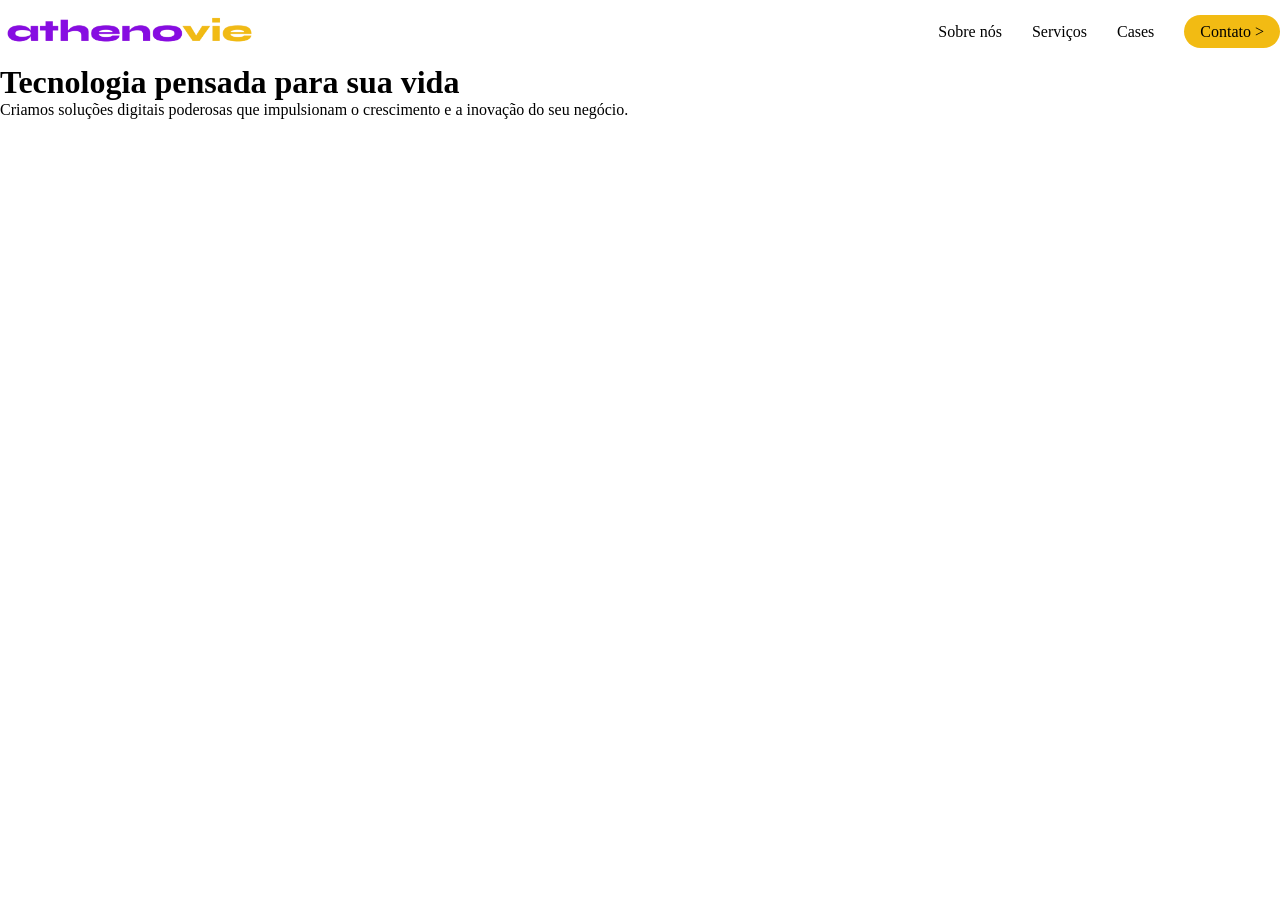
==== athenovie.html @ b2a6a38b "Criando estrutura inicial do site" ====
<!DOCTYPE html>
<html lang="pt-br">
<head>
    <meta charset="UTF-8">
    <meta name="viewport" content="width=device-width, initial-scale=1.0">
    <link rel="stylesheet" href="./src/css/athenovie.css">
    <title>Athenovie</title>
</head>
<body>
    <header>
        <div class="logo">
            <img src="./src/assets/img/athenovie.png" alt="Athenovie">
        </div>
        <nav>
            <ul>
                <li><a href="#sobre">Sobre nós</a></li>
                <li><a href="#servicos">Serviços</a></li>
                <li><a href="#cases">Cases</a></li>
                <li><a class="contato" href="#contato">Contato ></a></li>
            </ul>
        </nav>
    </header>
    <div class="banner">
        <h1>Tecnologia pensada para sua vida</h1>
        <p>Criamos soluções digitais poderosas que impulsionam o crescimento e a inovação do seu negócio.</p>
    </div>
</body>
</html>
---- src/css/athenovie.css ----
:root {
    --preto: black;
    --amarelo: #f2bb13;
}

* {
    margin: 0;
    padding: 0;
    box-sizing: border-box;
}

header {
    display: flex;
    justify-content: space-between;
    align-items: center;
    width: 100%;
}

.logo img {
    height: 60px;
}

nav ul {
    display: flex;
    align-items: center;
    gap: 30px;
    list-style: none;
    margin: 0;
    padding: 0;
}

nav a {
    text-decoration: none;
    color: black;
}

nav .contato {
    background-color: var(--amarelo);
    border-radius: 30px;
    padding: 8px 16px;
}
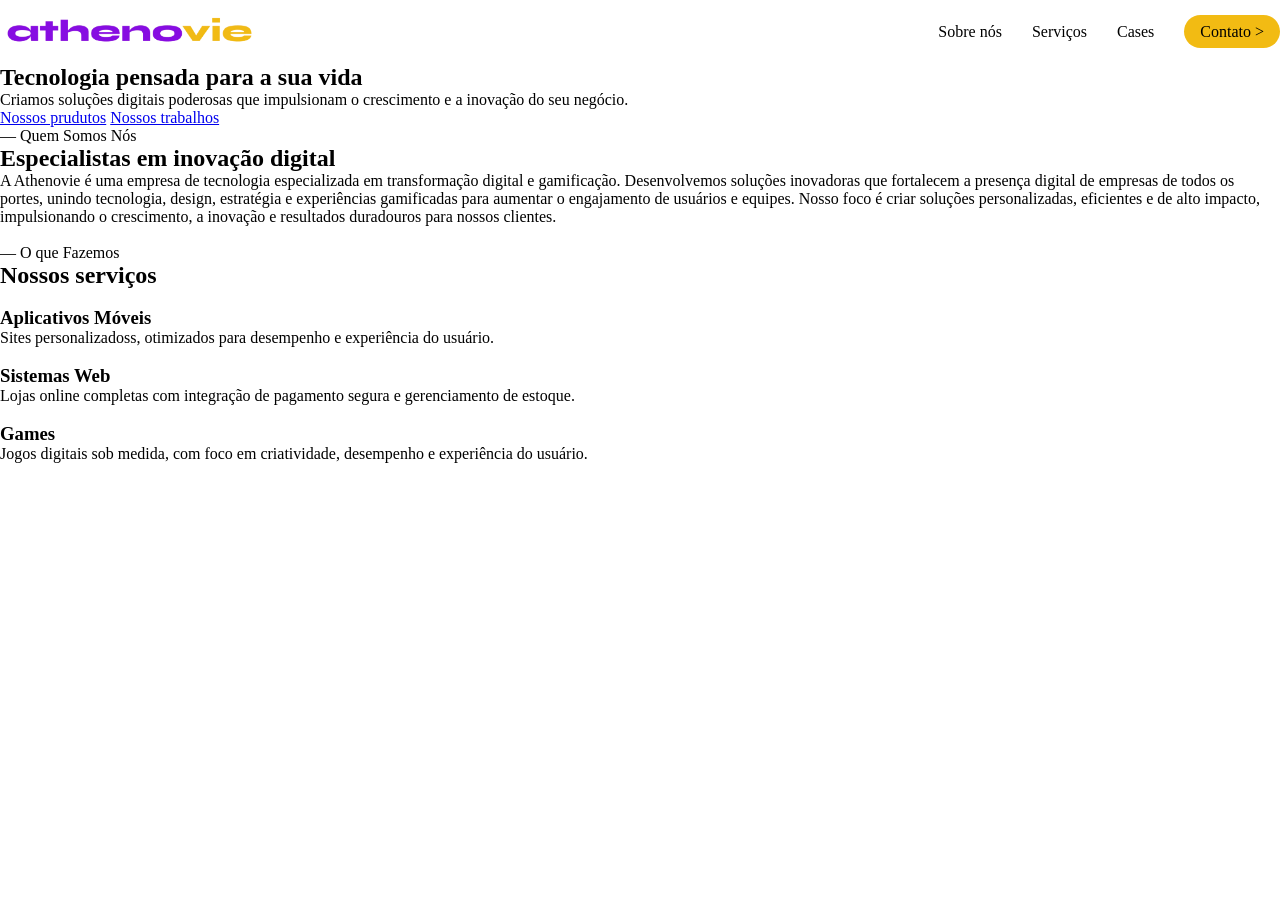
==== commit e420c803: "Adicionando no HTML seções: Hero, Sobre Nós e Nossos Serviços" ====
--- a/athenovie.html
+++ b/athenovie.html
@@ -7,12 +7,14 @@
     <title>Athenovie</title>
 </head>
 <body>
+    <!-- cabeçalho -->
     <header>
         <div class="logo">
             <img src="./src/assets/img/athenovie.png" alt="Athenovie">
         </div>
         <nav>
             <ul>
+                <!-- o <a> é uma tag de link -->
                 <li><a href="#sobre">Sobre nós</a></li>
                 <li><a href="#servicos">Serviços</a></li>
                 <li><a href="#cases">Cases</a></li>
@@ -20,9 +22,58 @@
             </ul>
         </nav>
     </header>
-    <div class="banner">
-        <h1>Tecnologia pensada para sua vida</h1>
-        <p>Criamos soluções digitais poderosas que impulsionam o crescimento e a inovação do seu negócio.</p>
-    </div>
+
+    <!-- hero (primeira seção de destaque da página) -->
+    <section class="hero">
+        <div class="container hero-content">
+            <!-- span usado para destacar uma parte especifica do paragrafo -->
+            <h1>Tecnologia pensada para a <span>sua vida</span></h1>
+            <p>Criamos soluções digitais poderosas que impulsionam o crescimento e a inovação do seu negócio.</p>
+            <div class="hero-buttons">
+                <a href="#serviços" class="btn btn-primary">Nossos prudutos</a>
+                <a href="#cases" class="btn btn-outline">Nossos trabalhos</a>
+            </div>
+        </div>
+    </section>
+
+    <!-- quem somos nós -->
+    <!-- id linkada com a tag <a>, class usada p estilização -->
+    <section id="sobre" class="about"> 
+        <div class="container about-content">
+            <div class="about-text">
+                <p class="section-label">— Quem Somos Nós</p>
+                <h2>Especialistas em <span>inovação digital</span></h2>
+                <p>A Athenovie é uma empresa de tecnologia especializada em transformação digital e gamificação. Desenvolvemos soluções inovadoras que fortalecem a presença digital de empresas de todos os portes, unindo tecnologia, design, estratégia e experiências gamificadas para aumentar o engajamento de usuários e equipes. Nosso foco é criar soluções personalizadas, eficientes e de alto impacto, impulsionando o crescimento, a inovação e resultados duradouros para nossos clientes.</p>
+            </div>
+            <div class="about-image">
+                <img src="" alt="">
+            </div>
+        </div>
+    </section>
+
+    <!-- nossos serviços -->
+    <section id="serviços" class="services">
+        <div class="container">
+            <p class="section-label center">— O que Fazemos</p>
+            <h2 class="center">Nossos <span>serviços</span></h2>
+            <div class="service-grid">
+                <div class="service-card">
+                    <img src="" alt="">
+                    <h3>Aplicativos Móveis</h3>
+                    <p>Sites personalizadoss, otimizados para desempenho e experiência do usuário.</p>
+                </div>
+                <div class="service-card">
+                    <img src="" alt="">
+                    <h3>Sistemas Web</h3>
+                    <p>Lojas online completas com integração de pagamento segura e gerenciamento de estoque.</p>
+                </div>
+                <div class="service-card">
+                    <img src="" alt="">
+                    <h3>Games</h3>
+                    <p>Jogos digitais sob medida, com foco em criatividade, desempenho e experiência do usuário.</p>
+                </div>
+            </div>
+        </div>
+    </section>
 </body>
 </html>
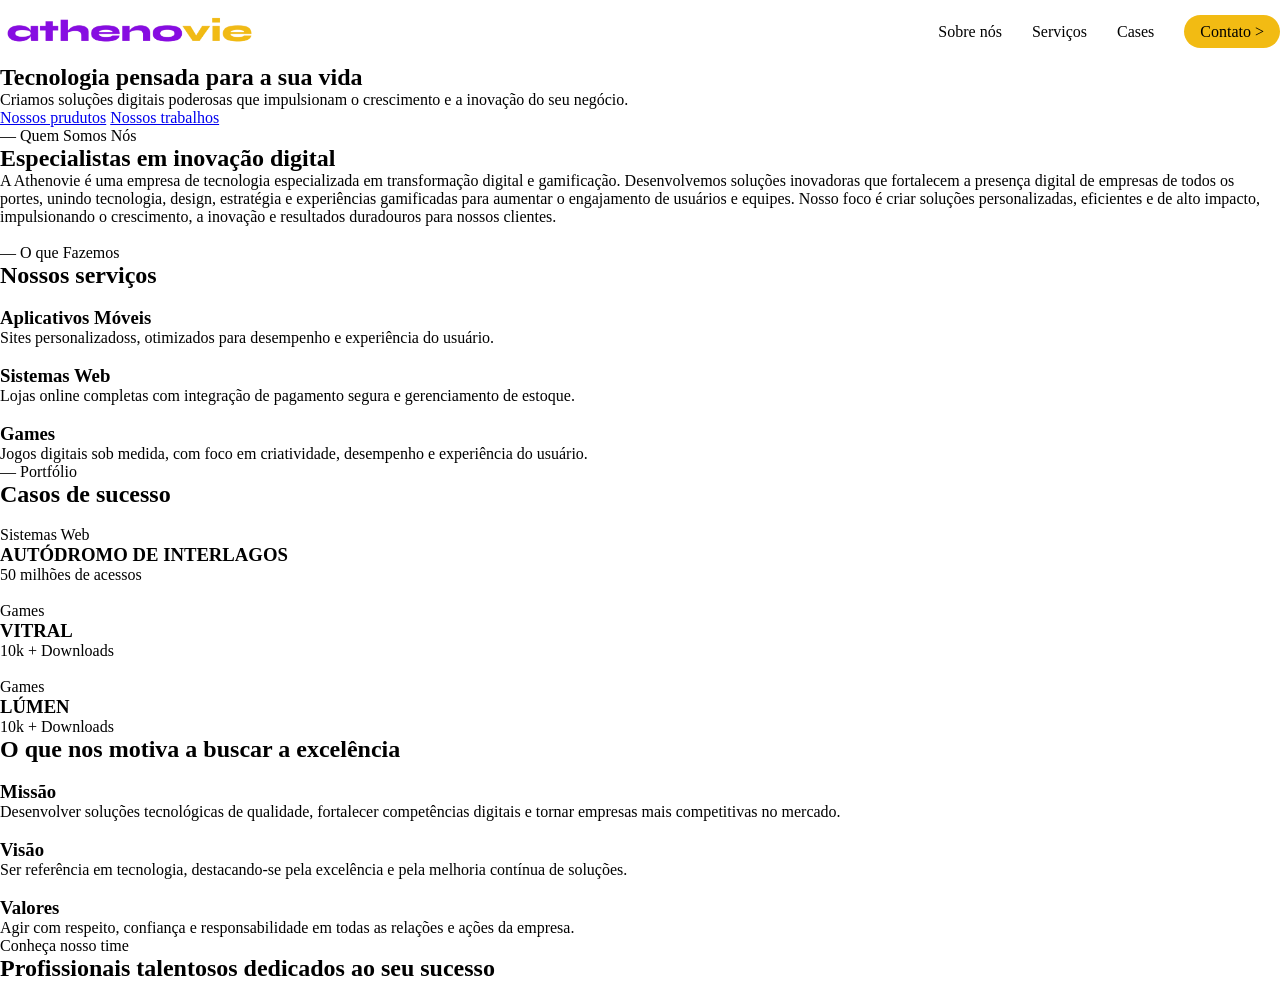
==== commit d325378f: "Adicionando ao HTML seções: Portfólio, Missão Visão e Valores, Nosso time" ====
--- a/athenovie.html
+++ b/athenovie.html
@@ -75,5 +75,77 @@
             </div>
         </div>
     </section>
+
+    <!-- seção portfólio -->
+    <section id="case" class="portfolio">
+        <div class="container">
+            <p class="section-label">— Portfólio</p>
+            <h2 class="center">Casos de <span>sucesso</span></h2>
+            <div class="portfolio-grid">
+                <div class="portfolio-card">
+                    <img src="" alt="">
+                    <div class="portfolio-info">
+                        <p class="portfolio-info">Sistemas Web</p>
+                        <h3>AUTÓDROMO DE INTERLAGOS</h3>
+                        <p class="portfolio-stat">50 milhões de acessos</p>
+                    </div>
+                </div>
+                <div class="portfolio-card">
+                    <img src="" alt="">
+                    <div class="portfolio-info">
+                        <p class="portfolio-info">Games</p>
+                        <h3>VITRAL</h3>
+                        <p class="portfolio-stat">10k + Downloads</p>
+                    </div>
+                </div>
+                <div class="portfolio-card">
+                    <img src="" alt="">
+                    <div class="portfolio-info">
+                        <p class="portfolio-info">Games</p>
+                        <h3>LÚMEN</h3>
+                        <p class="portfolio-stat">10k + Downloads</p>
+                    </div>
+                </div>
+            </div>
+        </div>
+    </section>
+
+    <!-- missão, visão e valores -->
+    <section class="values">
+        <div class="container">
+            <h2 class="center">O que nos motiva a buscar <span>a excelência</span></h2>
+            <div class="values-grid">
+                <div class="value-card">
+                    <img src="" alt="">
+                    <h3>Missão</h3>
+                    <p>Desenvolver soluções tecnológicas de qualidade, fortalecer competências digitais e tornar empresas mais competitivas no mercado.</p>
+                </div>
+                <div class="value-card">
+                    <img src="" alt="">
+                    <h3>Visão</h3>
+                    <p>Ser referência em tecnologia, destacando-se pela excelência e pela melhoria contínua de soluções.</p>
+                </div>
+                <div class="value-card">
+                    <img src="" alt="">
+                    <h3>Valores</h3>
+                    <p>Agir com respeito, confiança e responsabilidade em todas as relações e ações da empresa.</p>
+                </div>
+            </div>
+        </div>
+    </section>
+
+    <!-- conheça nosso time -->
+    <section class="team">
+        <div class="container">
+            <p class="section-label center">Conheça nosso time</p>
+            <h2 class="center">Profissionais talentosos dedicados ao <span>seu sucesso</span></h2>
+            <div class="team-image">
+                <img src="" alt="">
+            </div>
+        </div>
+    </section>
+
+    <!-- depoimentos -->
+    
 </body>
 </html>
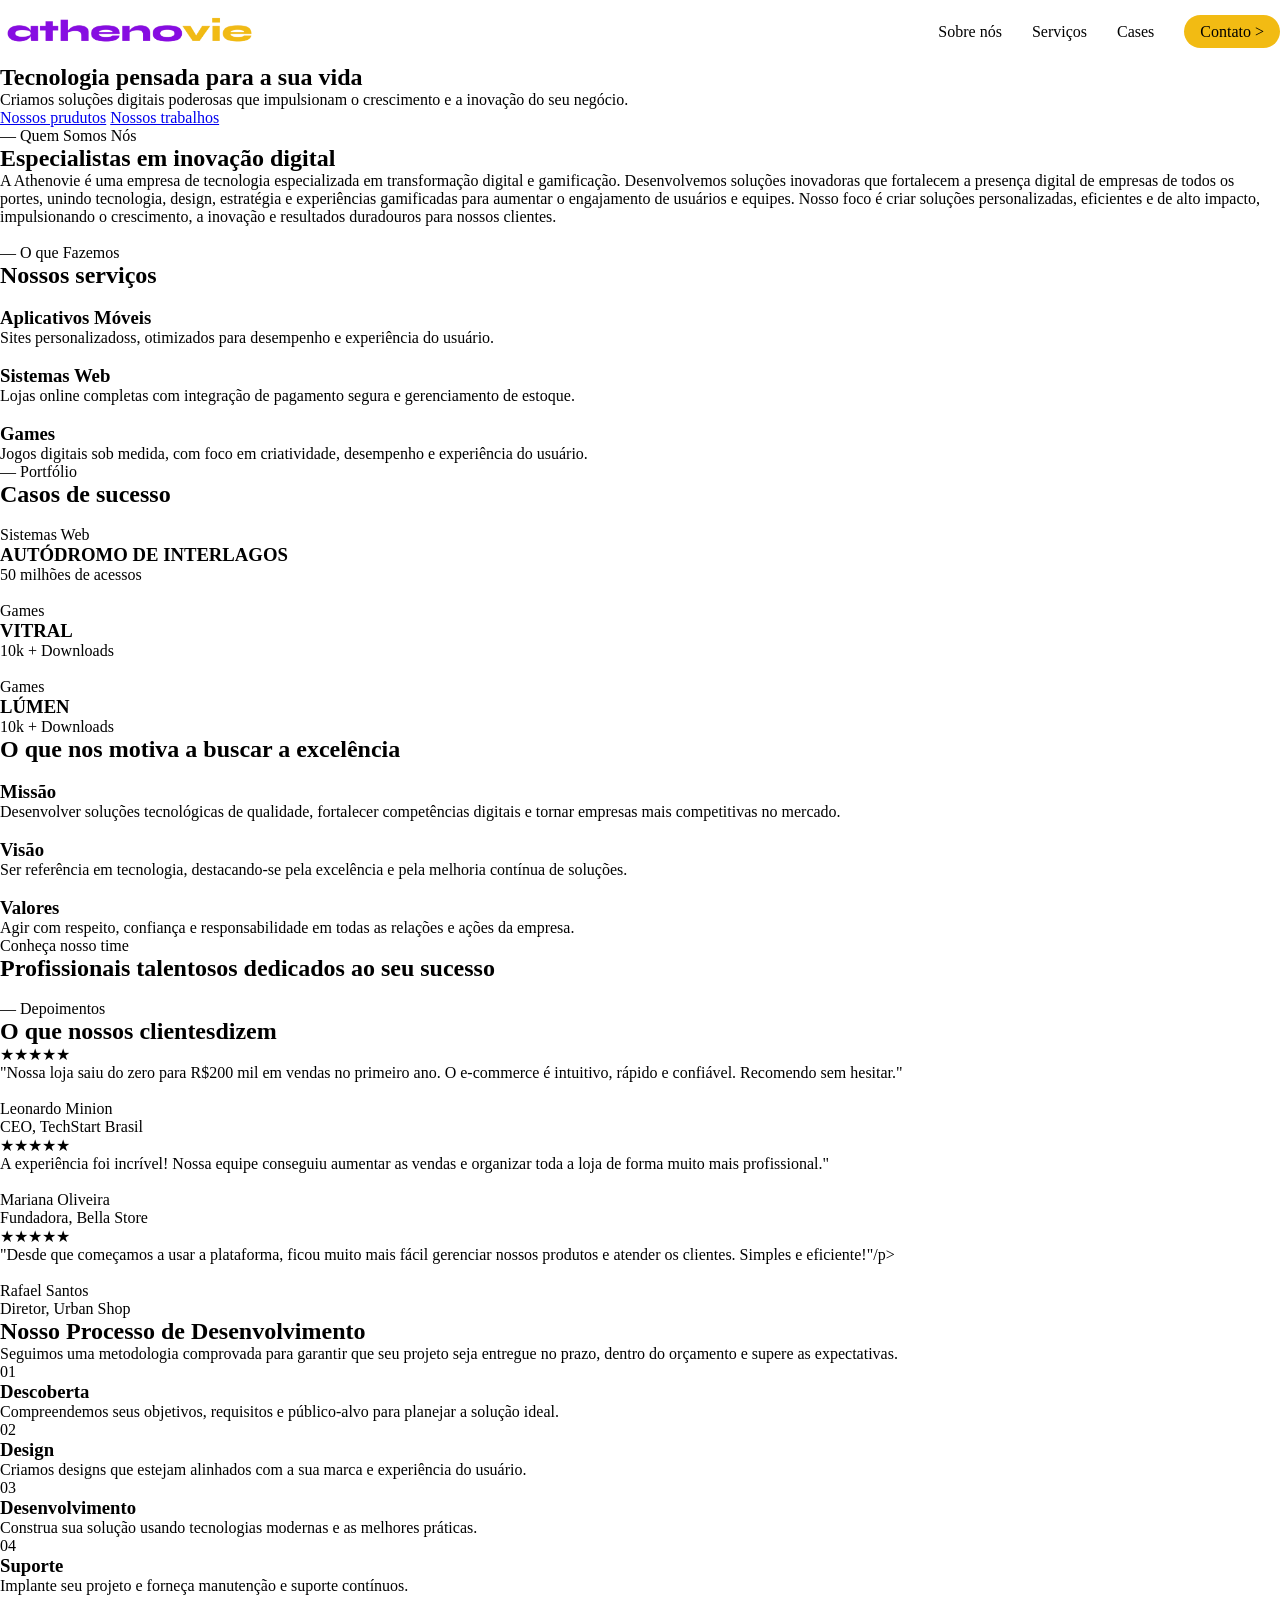
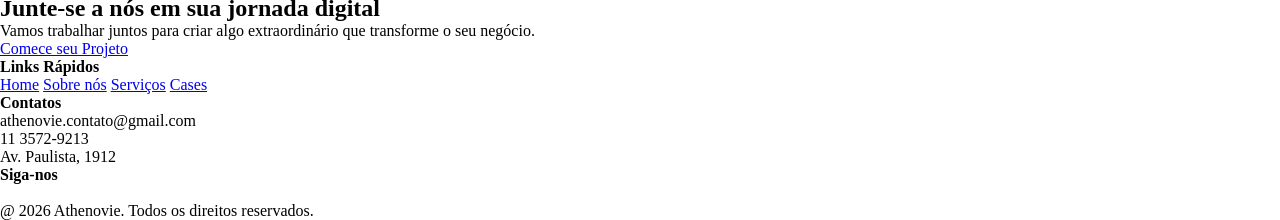
==== commit e135bd81: "Adicionando ao HTML seções: Depoimentos, Processo de desenvolvimento, CTA, Rodapé" ====
--- a/athenovie.html
+++ b/athenovie.html
@@ -24,7 +24,7 @@
     </header>
 
     <!-- hero (primeira seção de destaque da página) -->
-    <section class="hero">
+    <section id="home" class="hero">
         <div class="container hero-content">
             <!-- span usado para destacar uma parte especifica do paragrafo -->
             <h1>Tecnologia pensada para a <span>sua vida</span></h1>
@@ -146,6 +146,112 @@
     </section>
 
     <!-- depoimentos -->
-    
+    <section class="depoimentos">
+        <div class="container">
+            <p class="section-label center">— Depoimentos</p>
+            <h2 class="center">O que nossos <span>clientes</span>dizem</h2>
+            <div class="depoimentos-grid">
+                <div class="depoimentos-card">
+                    <p class="stars">★★★★★</p>
+                    <p class="quote">"Nossa loja saiu do zero para R$200 mil em vendas no primeiro ano. O e-commerce é intuitivo, rápido e confiável. Recomendo sem hesitar."</p>
+                    <div class="autor-depoimento">
+                        <img src="" alt="">
+                        <div class="autor-info">
+                            <p class="autor-name">Leonardo Minion</p>
+                            <p class="autor-role">CEO, TechStart Brasil</p>
+                        </div>
+                    </div>
+                </div>
+                <div class="depoimentos-card">
+                    <p class="stars">★★★★★</p>
+                    <p class="quote">A experiência foi incrível! Nossa equipe conseguiu aumentar as vendas e organizar toda a loja de forma muito mais profissional."</p>
+                    <div class="autor-depoimento">
+                        <img src="" alt="">
+                        <div class="autor-info">
+                            <p class="autor-name">Mariana Oliveira</p>
+                            <p class="autor-role">Fundadora, Bella Store</p>
+                        </div>
+                    </div>
+                </div>
+                <div class="depoimentos-card">
+                    <p class="stars">★★★★★</p>
+                    <p class="quote">"Desde que começamos a usar a plataforma, ficou muito mais fácil gerenciar nossos produtos e atender os clientes. Simples e eficiente!"/p>
+                    <div class="autor-depoimento">
+                        <img src="" alt="">
+                        <div class="autor-info">
+                            <p class="autor-name">Rafael Santos</p>
+                            <p class="autor-role">Diretor, Urban Shop</p>
+                        </div>
+                    </div>
+                </div>
+            </div>
+        </div>
+    </section>
+
+    <!-- processo de desenvolvimento -->
+    <section class="process">
+        <div class="container">
+            <h2 class="center">Nosso Processo de <span class>Desenvolvimento</span></h2>
+            <p class="center process-text">Seguimos uma metodologia comprovada para garantir que seu projeto seja entregue no prazo, dentro do orçamento e supere as expectativas.</p>
+            <div class="process-grid">
+                <div class="process-card">
+                    <div class="process-number">01</div>
+                    <h3>Descoberta</h3>
+                    <p>Compreendemos seus objetivos, requisitos e público-alvo para planejar a solução ideal.</p>
+                </div>
+                <div class="process-card">
+                    <div class="process-number">02</div>
+                    <h3>Design</h3>
+                    <p>Criamos designs que estejam alinhados com a sua marca e experiência do usuário.</p>
+                </div>
+                <div class="process-card">
+                    <div class="process-number">03</div>
+                    <h3>Desenvolvimento</h3>
+                    <p>Construa sua solução usando tecnologias modernas e as melhores práticas.</p>
+                </div>
+                <div class="process-card">
+                    <div class="process-number">04</div>
+                    <h3>Suporte</h3>
+                    <p>Implante seu projeto e forneça manutenção e suporte contínuos.</p>
+                </div>
+            </div>
+        </div>
+    </section>
+
+    <!-- chamada para ação -->
+    <section class="cta">
+        <div class="container">
+            <h2>Junte-se a nós em sua <span>jornada digital</span></h2>
+            <p>Vamos trabalhar juntos para criar algo extraordinário que transforme o seu negócio.</p>
+            <a href="#contato" class="btn btn-primary">Comece seu Projeto</a>
+        </div>
+    </section>
+
+    <!-- rodapé -->
+    <footer id="contato" class="footer">
+        <div class="container footer-content">
+            <div class="footer-col">
+                <h4>Links Rápidos</h4>
+                <a href="#home">Home</a>
+                <a href="#sobre">Sobre nós</a>
+                <a href="#servicos">Serviços</a>
+                <a href="cases">Cases</a>
+            </div>
+            <div class="footer-col">
+                <h4>Contatos</h4>
+                <p>athenovie.contato@gmail.com</p>
+                <p>11 3572-9213</p>
+                <p>Av. Paulista, 1912</p>
+            </div>
+            <div class="footer-col">
+                <h4>Siga-nos</h4>
+                <div class="social-icons">
+                    <img src="" alt="">
+                    <img src="" alt="">
+                </div>
+            </div>
+        </div>
+        <p class="copyright">@ 2026 Athenovie. Todos os direitos reservados.</p>
+    </footer>
 </body>
 </html>
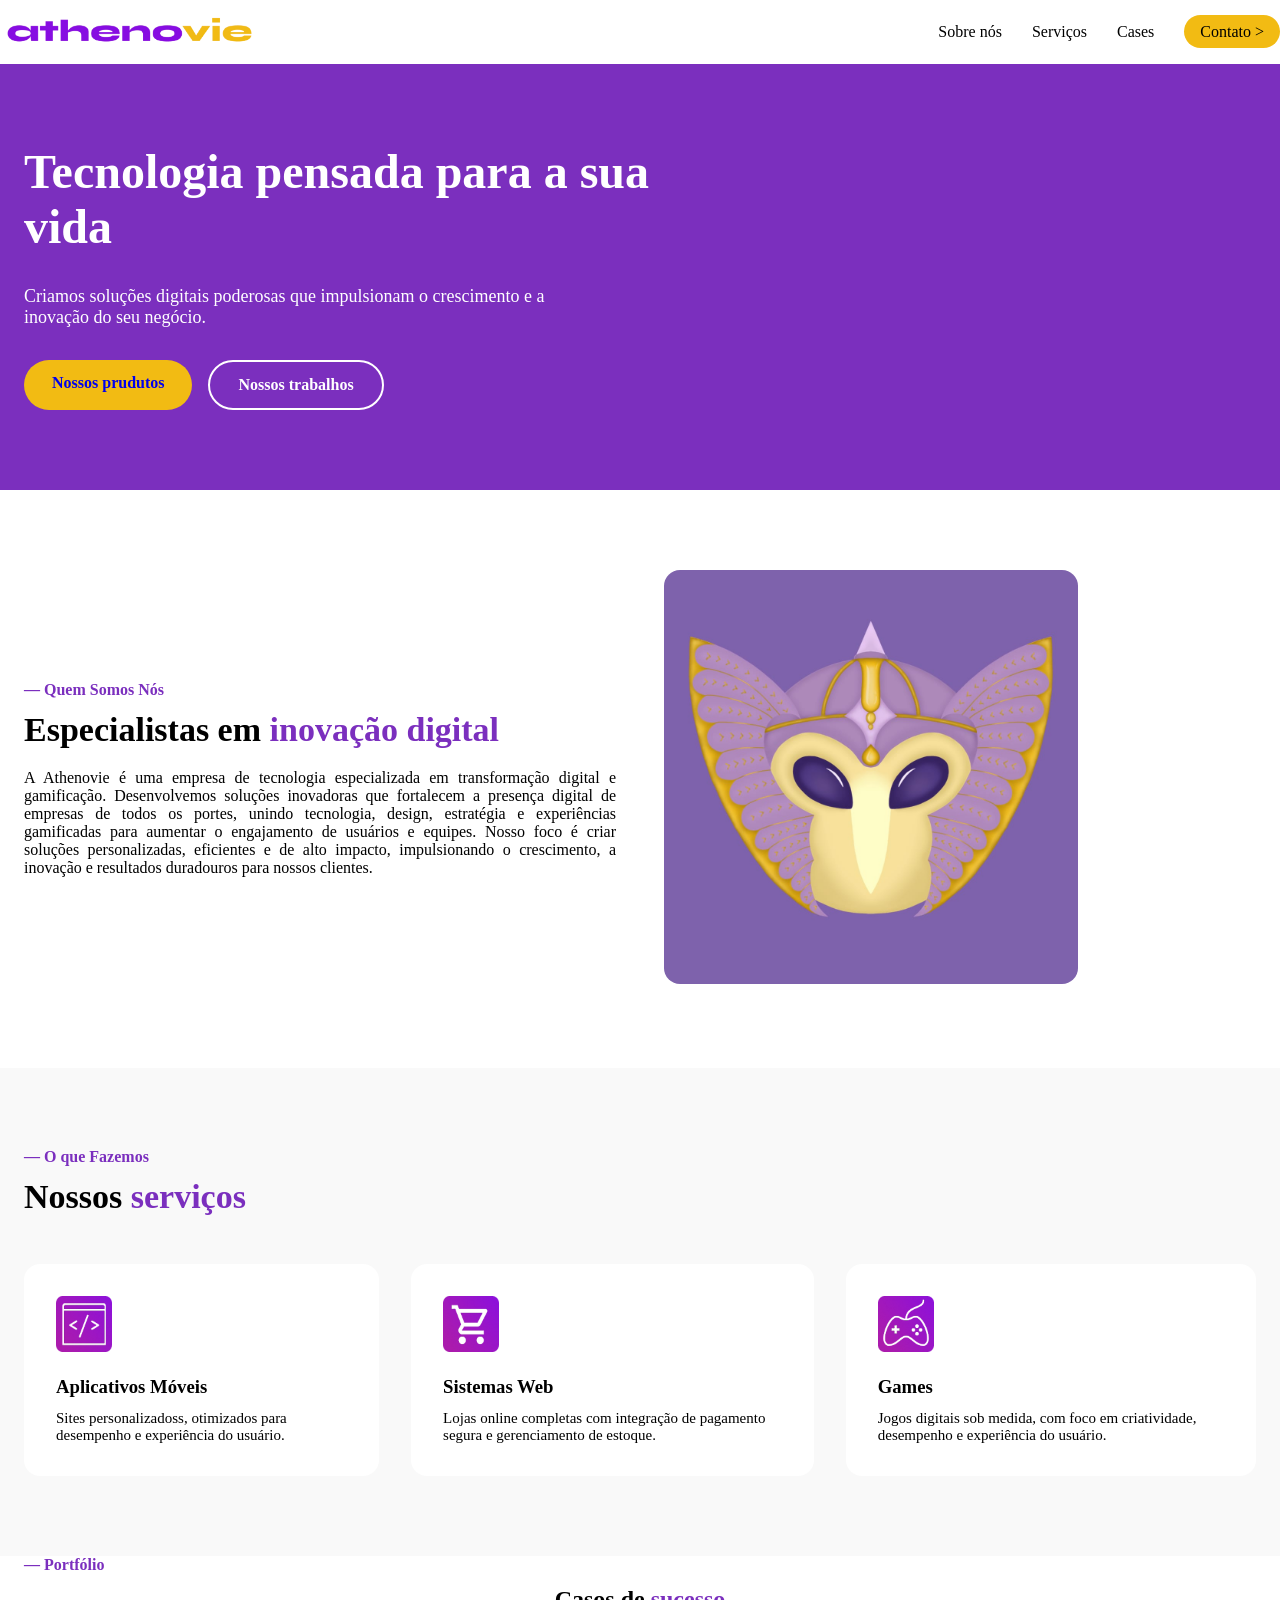
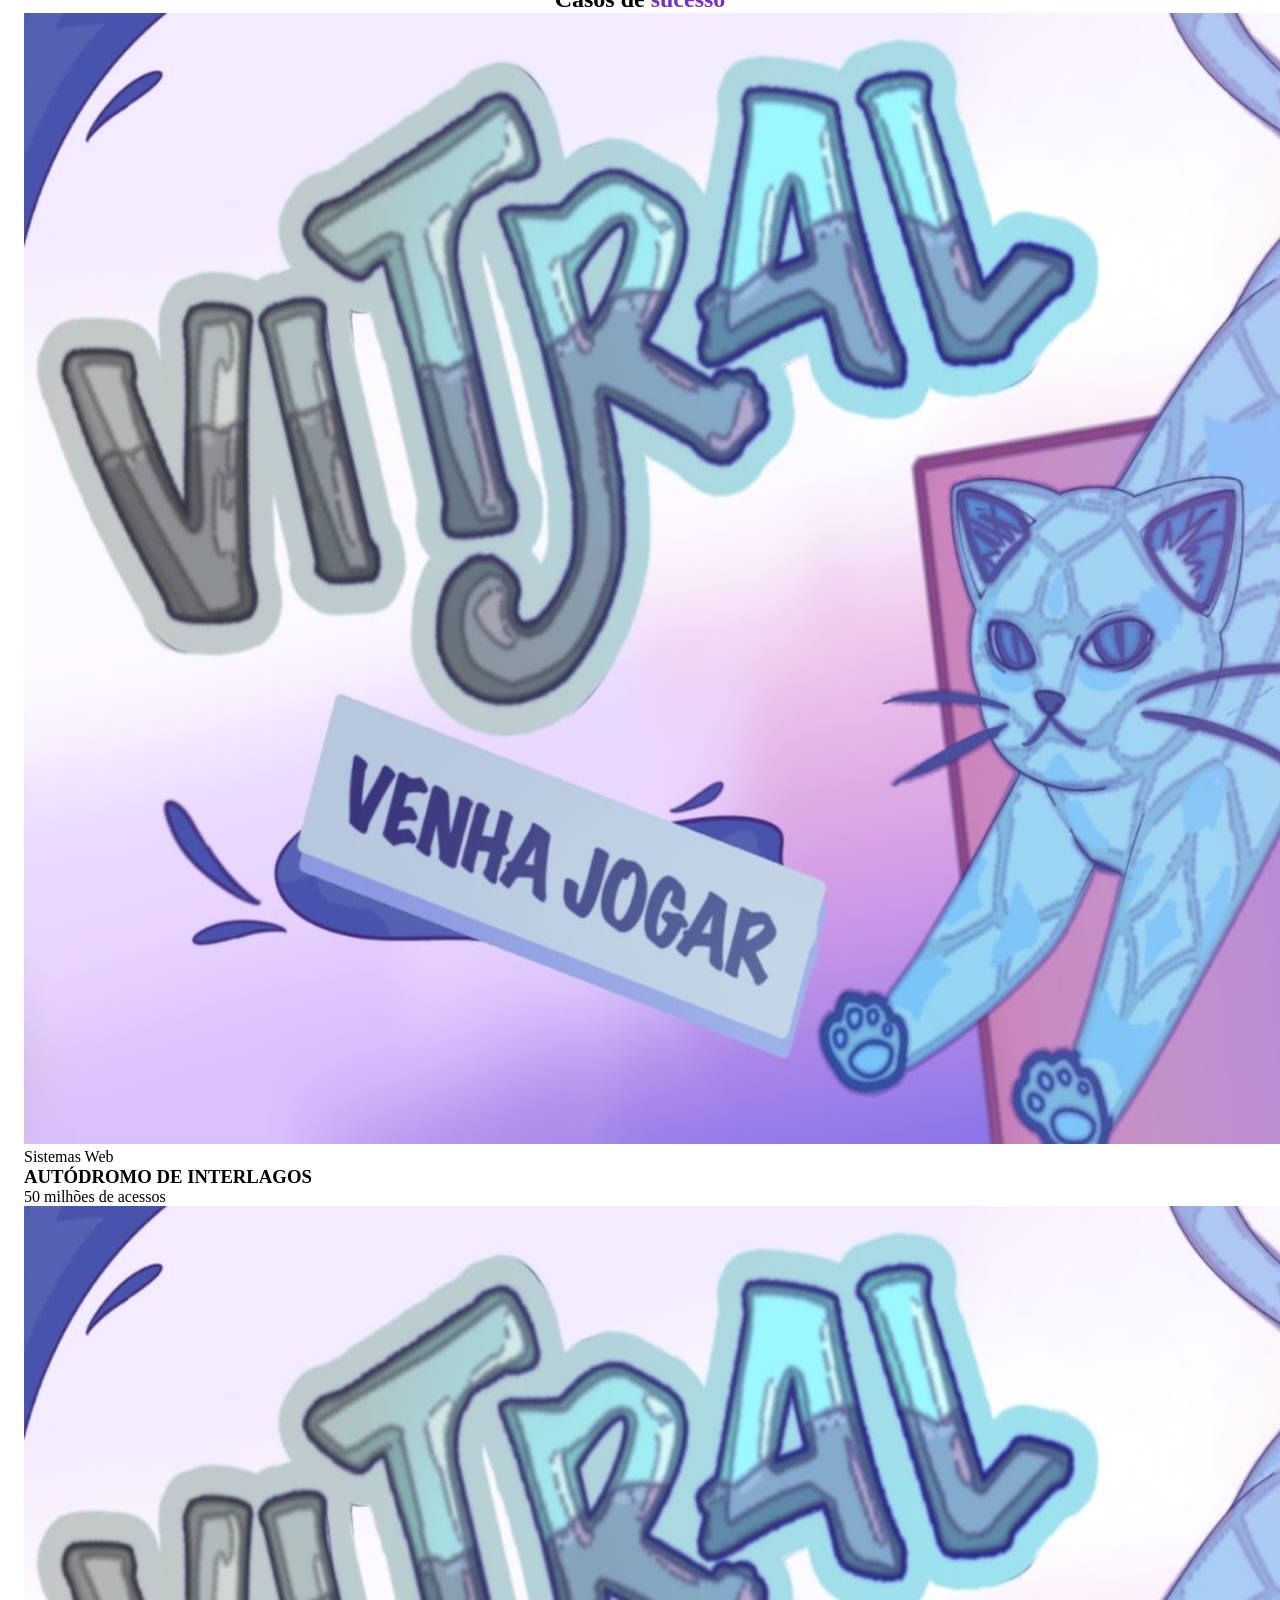
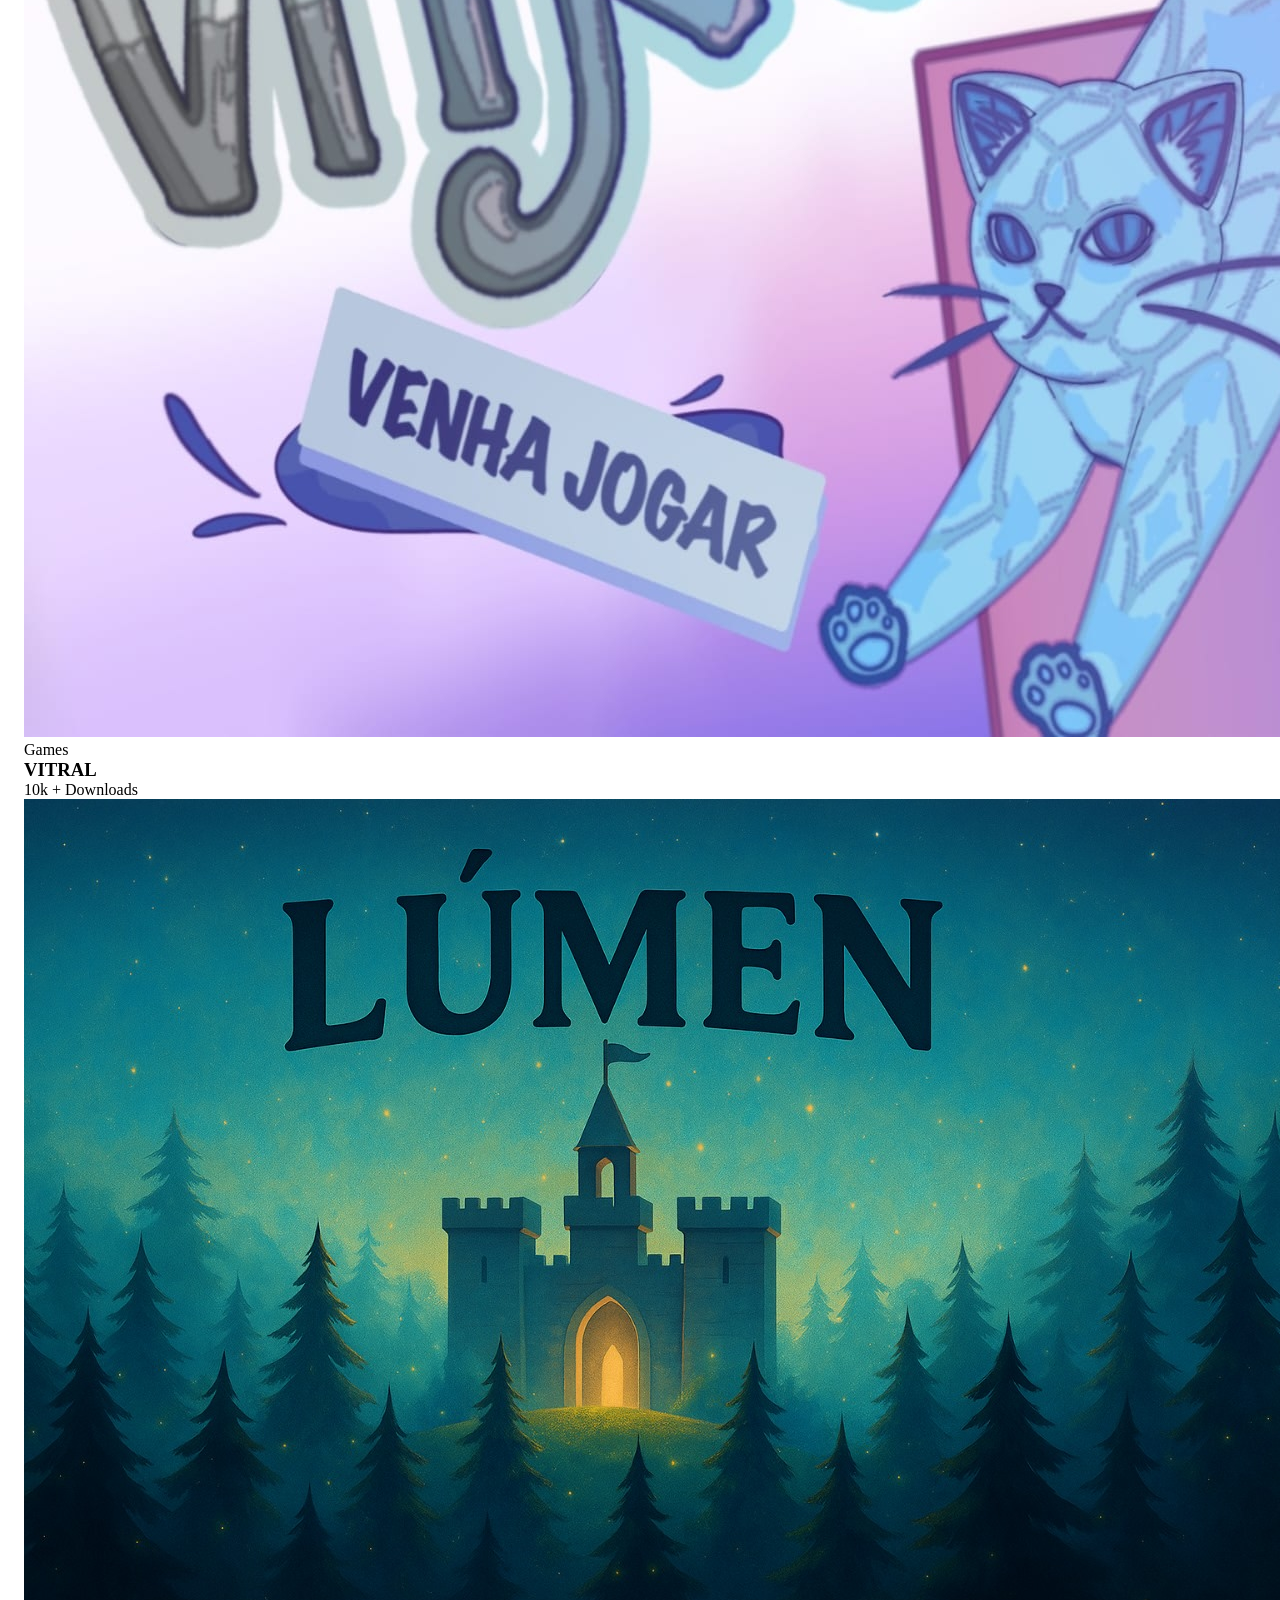
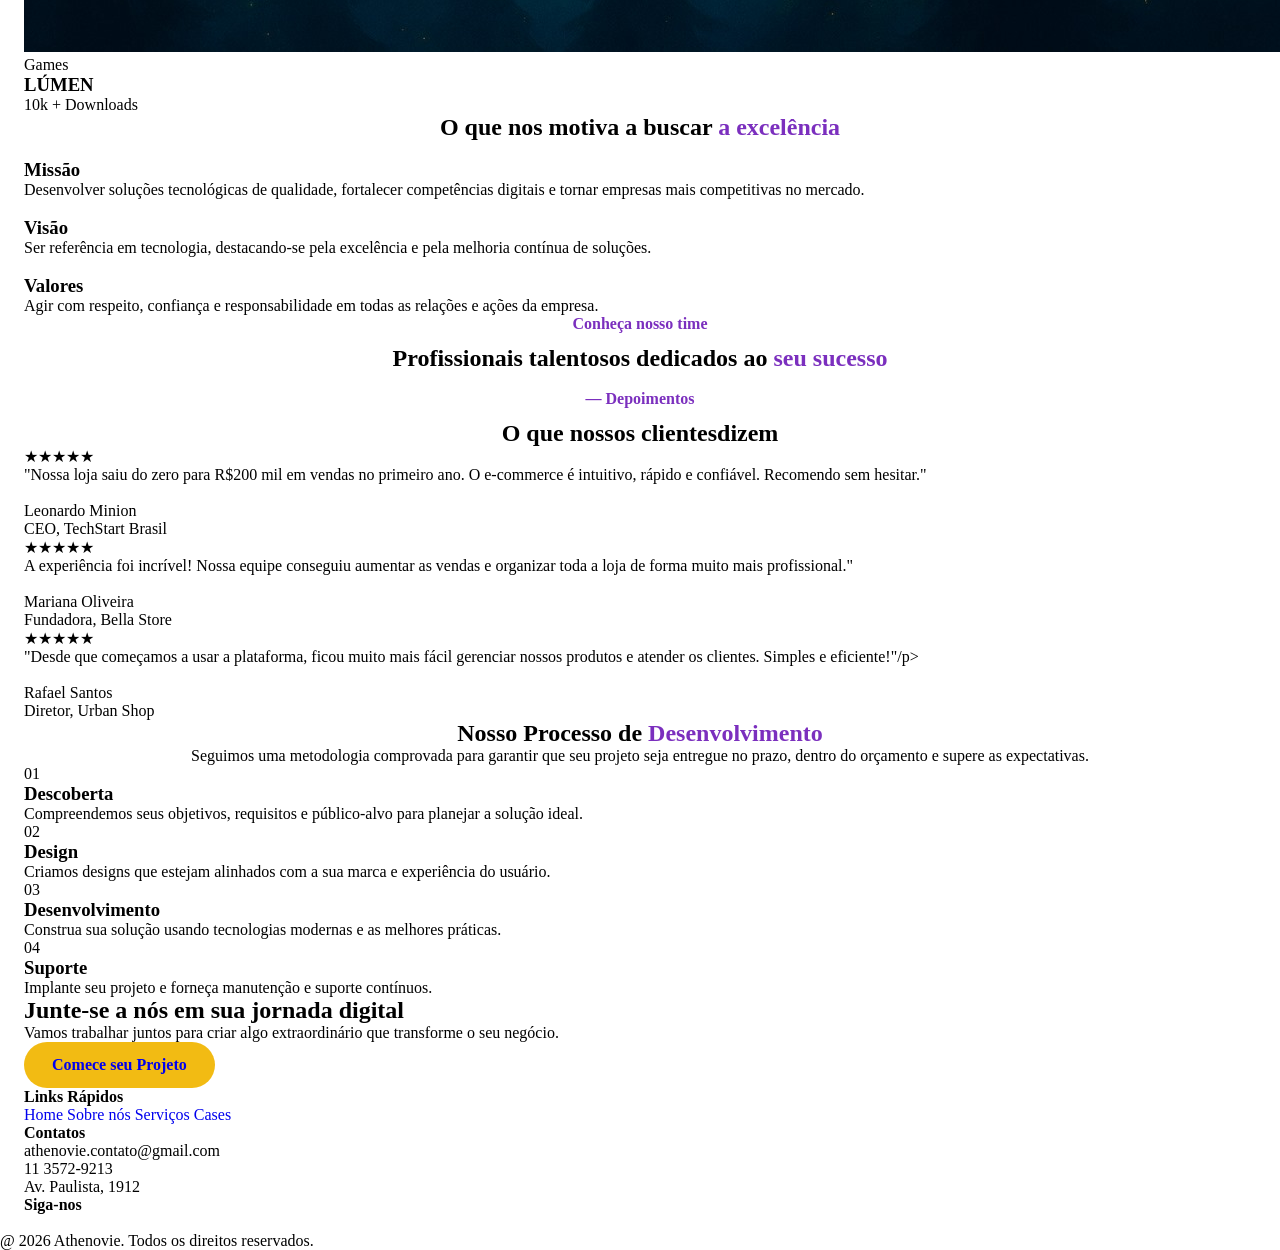
==== commit eb6b260e: "Adicionando ao CSS as seções: Hero, Quem somos, Serviços" ====
--- a/athenovie.html
+++ b/athenovie.html
@@ -27,7 +27,7 @@
     <section id="home" class="hero">
         <div class="container hero-content">
             <!-- span usado para destacar uma parte especifica do paragrafo -->
-            <h1>Tecnologia pensada para a <span>sua vida</span></h1>
+            <h1>Tecnologia pensada para a <span class="span-amarelo">sua vida</span></h1>
             <p>Criamos soluções digitais poderosas que impulsionam o crescimento e a inovação do seu negócio.</p>
             <div class="hero-buttons">
                 <a href="#serviços" class="btn btn-primary">Nossos prudutos</a>
@@ -42,11 +42,11 @@
         <div class="container about-content">
             <div class="about-text">
                 <p class="section-label">— Quem Somos Nós</p>
-                <h2>Especialistas em <span>inovação digital</span></h2>
+                <h2>Especialistas em <span class="span-roxo">inovação digital</span></h2>
                 <p>A Athenovie é uma empresa de tecnologia especializada em transformação digital e gamificação. Desenvolvemos soluções inovadoras que fortalecem a presença digital de empresas de todos os portes, unindo tecnologia, design, estratégia e experiências gamificadas para aumentar o engajamento de usuários e equipes. Nosso foco é criar soluções personalizadas, eficientes e de alto impacto, impulsionando o crescimento, a inovação e resultados duradouros para nossos clientes.</p>
             </div>
             <div class="about-image">
-                <img src="" alt="">
+                <img src="./src/assets/img/mascote.jpg" alt="">
             </div>
         </div>
     </section>
@@ -54,21 +54,21 @@
     <!-- nossos serviços -->
     <section id="serviços" class="services">
         <div class="container">
-            <p class="section-label center">— O que Fazemos</p>
-            <h2 class="center">Nossos <span>serviços</span></h2>
+            <p class="section-label">— O que Fazemos</p>
+            <h2>Nossos <span class="span-roxo">serviços</span></h2>
             <div class="service-grid">
                 <div class="service-card">
-                    <img src="" alt="">
+                    <img src="./src/assets/img/appmoveis.png" alt="Aplicativos Móveis">
                     <h3>Aplicativos Móveis</h3>
                     <p>Sites personalizadoss, otimizados para desempenho e experiência do usuário.</p>
                 </div>
                 <div class="service-card">
-                    <img src="" alt="">
+                    <img src="./src/assets/img/sistemasweb.png" alt="Sistemas Web">
                     <h3>Sistemas Web</h3>
                     <p>Lojas online completas com integração de pagamento segura e gerenciamento de estoque.</p>
                 </div>
                 <div class="service-card">
-                    <img src="" alt="">
+                    <img src="./src/assets/img/games.png" alt="Games">
                     <h3>Games</h3>
                     <p>Jogos digitais sob medida, com foco em criatividade, desempenho e experiência do usuário.</p>
                 </div>
@@ -80,10 +80,10 @@
     <section id="case" class="portfolio">
         <div class="container">
             <p class="section-label">— Portfólio</p>
-            <h2 class="center">Casos de <span>sucesso</span></h2>
+            <h2 class="center">Casos de <span class="span-roxo">sucesso</span></h2>
             <div class="portfolio-grid">
                 <div class="portfolio-card">
-                    <img src="" alt="">
+                    <img src="./src/assets/img/vitral.jpg" alt="">
                     <div class="portfolio-info">
                         <p class="portfolio-info">Sistemas Web</p>
                         <h3>AUTÓDROMO DE INTERLAGOS</h3>
@@ -91,7 +91,7 @@
                     </div>
                 </div>
                 <div class="portfolio-card">
-                    <img src="" alt="">
+                    <img src="./src/assets/img/vitral.jpg" alt="">
                     <div class="portfolio-info">
                         <p class="portfolio-info">Games</p>
                         <h3>VITRAL</h3>
@@ -99,7 +99,7 @@
                     </div>
                 </div>
                 <div class="portfolio-card">
-                    <img src="" alt="">
+                    <img src="./src/assets/img/lumen.jpg" alt="">
                     <div class="portfolio-info">
                         <p class="portfolio-info">Games</p>
                         <h3>LÚMEN</h3>
@@ -113,7 +113,7 @@
     <!-- missão, visão e valores -->
     <section class="values">
         <div class="container">
-            <h2 class="center">O que nos motiva a buscar <span>a excelência</span></h2>
+            <h2 class="center">O que nos motiva a buscar <span class="span-roxo">a excelência</span></h2>
             <div class="values-grid">
                 <div class="value-card">
                     <img src="" alt="">
@@ -138,7 +138,7 @@
     <section class="team">
         <div class="container">
             <p class="section-label center">Conheça nosso time</p>
-            <h2 class="center">Profissionais talentosos dedicados ao <span>seu sucesso</span></h2>
+            <h2 class="center">Profissionais talentosos dedicados ao <span class="span-roxo">seu sucesso</span></h2>
             <div class="team-image">
                 <img src="" alt="">
             </div>
@@ -149,7 +149,7 @@
     <section class="depoimentos">
         <div class="container">
             <p class="section-label center">— Depoimentos</p>
-            <h2 class="center">O que nossos <span>clientes</span>dizem</h2>
+            <h2 class="center">O que nossos <span class="span-amarelo">clientes</span>dizem</h2>
             <div class="depoimentos-grid">
                 <div class="depoimentos-card">
                     <p class="stars">★★★★★</p>
@@ -191,7 +191,7 @@
     <!-- processo de desenvolvimento -->
     <section class="process">
         <div class="container">
-            <h2 class="center">Nosso Processo de <span class>Desenvolvimento</span></h2>
+            <h2 class="center">Nosso Processo de <span class="span-roxo">Desenvolvimento</span></h2>
             <p class="center process-text">Seguimos uma metodologia comprovada para garantir que seu projeto seja entregue no prazo, dentro do orçamento e supere as expectativas.</p>
             <div class="process-grid">
                 <div class="process-card">
@@ -221,7 +221,7 @@
     <!-- chamada para ação -->
     <section class="cta">
         <div class="container">
-            <h2>Junte-se a nós em sua <span>jornada digital</span></h2>
+            <h2>Junte-se a nós em sua <span class="span-amarelo">jornada digital</span></h2>
             <p>Vamos trabalhar juntos para criar algo extraordinário que transforme o seu negócio.</p>
             <a href="#contato" class="btn btn-primary">Comece seu Projeto</a>
         </div>
--- a/src/css/athenovie.css
+++ b/src/css/athenovie.css
@@ -1,6 +1,9 @@
 :root {
     --preto: black;
+    --branco: white;
     --amarelo: #f2bb13;
+    --roxo: #7B2FBE;
+    --cinza: #F9F9F9;
 }
 
 * {
@@ -8,6 +11,60 @@
     padding: 0;
     box-sizing: border-box;
 }
+
+.container {
+    width: 100%;
+    max-width: 1500px;
+    margin: 0 auto;
+    padding: 0 24px;
+}
+
+a {
+    text-decoration: none;
+}
+
+.center {
+    text-align: center;
+    margin-left: auto;
+    margin-right: auto;
+}
+
+h1, h2, h3 {
+    font-weight: 700;
+}
+
+.span-roxo {
+    color: var(--roxo);
+}
+
+.sapn-amarelo {
+    color: var(--amarelo);
+}
+
+.section-label {
+    color: var(--roxo);
+    font-weight: 600;
+    margin-bottom: 12px;
+}
+
+.btn {
+    display: inline-block;
+    padding: 14px 28px;
+    border-radius: 30px;
+    font-weight: 600;
+}
+
+.btn-primary {
+    background-color: var(--amarelo);
+}
+
+.btn-outline {
+    background-color: transparent;
+    color: var(--branco);
+    border: 2px solid var(--branco);
+}
+
+/* ----- SEÇÃO HEADER ----- */
 
 header {
     display: flex;
@@ -38,4 +95,108 @@
     background-color: var(--amarelo);
     border-radius: 30px;
     padding: 8px 16px;
-}+}
+
+/* ----- SEÇÃO HERO ----- */
+
+.hero {
+    background-color: var(--roxo);
+    padding: 80px 0;
+    text-align: left;
+}
+
+.hero-content h1 {
+    font-size: 48px;
+    color: var(--branco);
+    max-width: 700px;
+    margin: 0 0 32px 0;
+}
+
+.hero-content p {
+    font-size: 18px;
+    color: var(--branco);
+    max-width: 550px;
+    margin: 0 0 32px 0;
+}
+
+.hero-buttons {
+    display: flex;
+    gap: 16px;
+    flex-wrap: wrap;
+}
+
+/* ----- SEÇÃO QUEM SOMOS NÓS ----- */
+
+.about {
+    background-color: var(--branco);
+    padding: 80px 0;
+}
+
+.about-content {
+    display: flex;
+    align-items: center;
+    gap: 48px;
+}
+
+.about-text {
+    flex: 1;
+}
+
+.about-text h2 {
+    font-size: 34px;
+    margin-bottom: 20px;
+}
+
+.about-text p {
+    text-align: justify;
+}
+
+.about-image {
+    flex: 1;
+}
+
+.about-image img {
+    width: 70%;
+    border-radius: 16px;
+    margin: 0 auto;
+}
+
+/* ----- SEÇÃO SERVIÇOS ----- */
+
+.services {
+    background-color: var(--cinza);
+    padding: 80px 0;
+}
+
+.services h2 {
+    font-size: 34px;
+    margin-bottom: 48px;
+}
+
+.service-grid {
+    display: flex;
+    gap: 32px;
+}
+
+.service-card {
+    background-color: var(--branco);
+    border-radius: 16px;
+    padding: 32px;
+    text-align: left;
+}
+
+.service-card img {
+    width: 56px;
+    height: 56px;
+    margin: 0 auto 20px;
+}
+
+.service-card h3 {
+    margin-bottom: 12px;
+}
+
+.service-card p {
+    color: var(--preto);
+    font-size: 15px;
+}
+
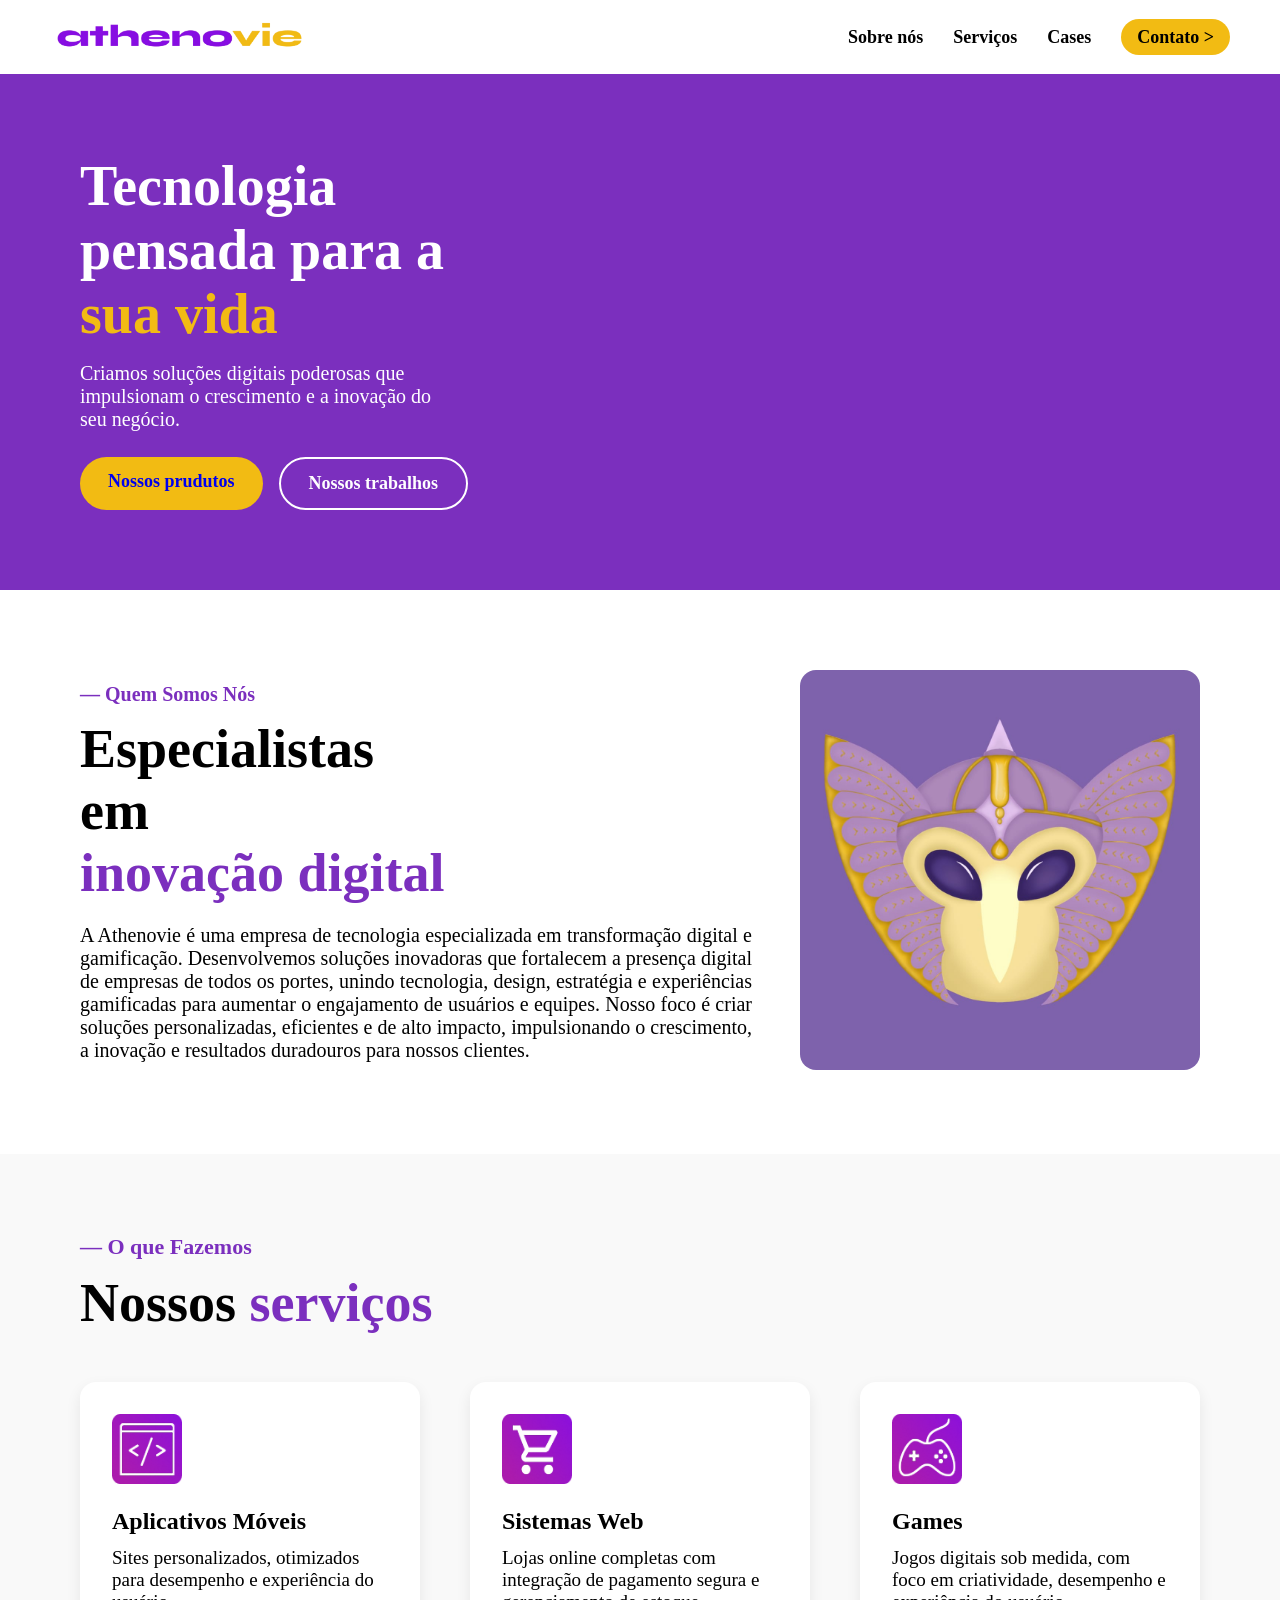
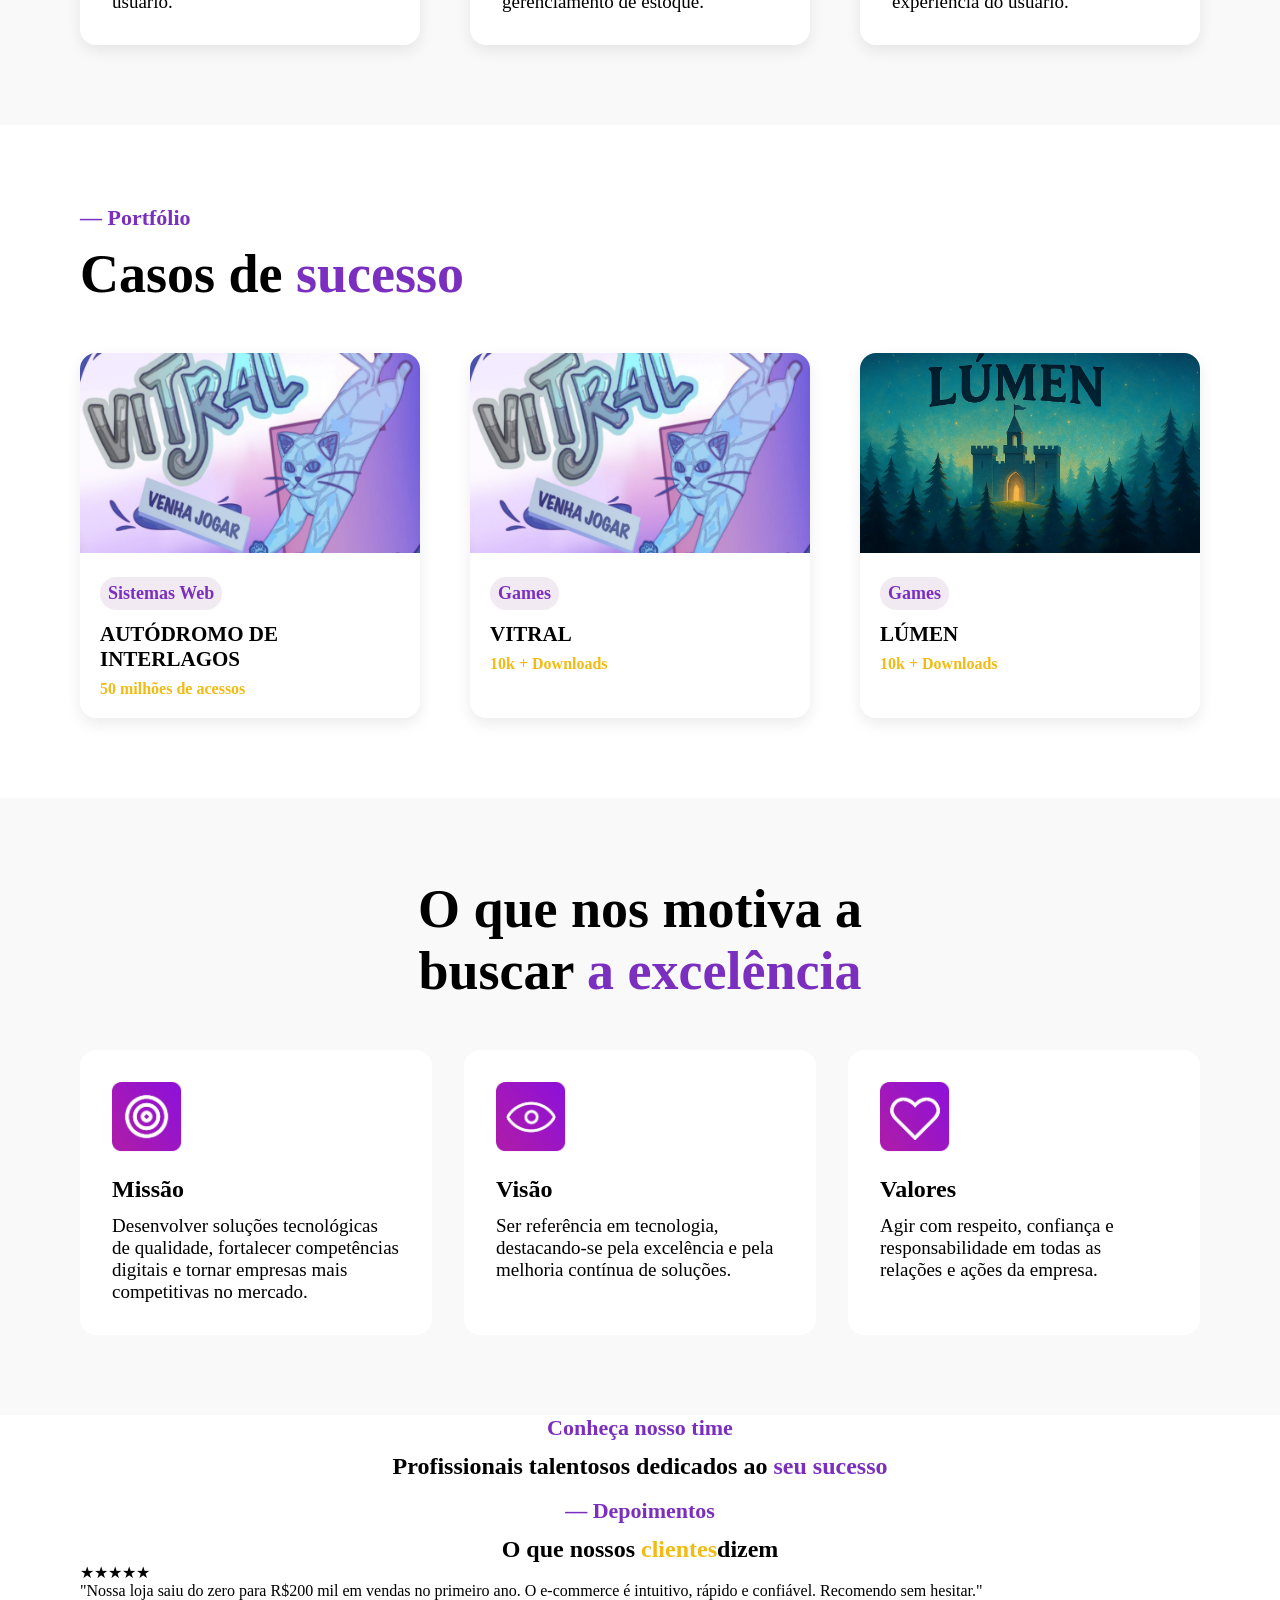
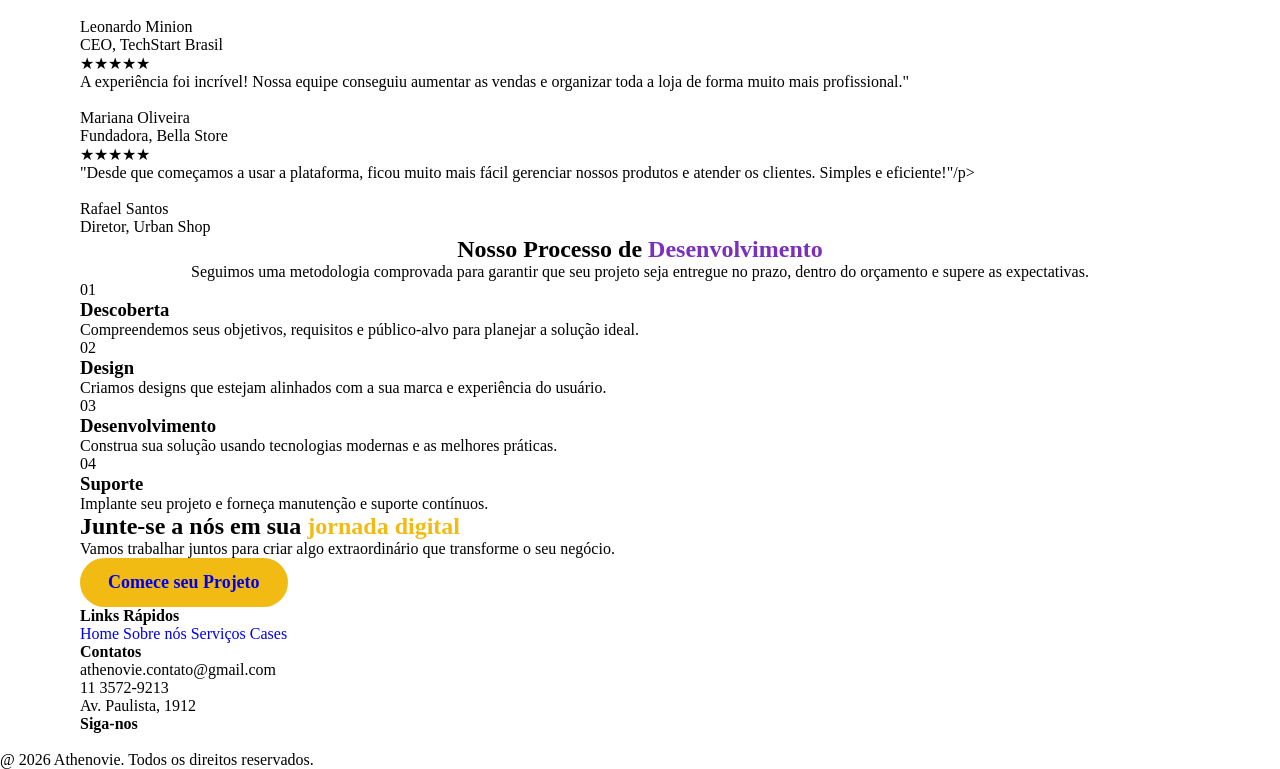
==== commit 9b2faf95: "Adicionando ao CSS as seções: Portfólio, Missão Visão e Valores" ====
--- a/athenovie.html
+++ b/athenovie.html
@@ -27,8 +27,8 @@
     <section id="home" class="hero">
         <div class="container hero-content">
             <!-- span usado para destacar uma parte especifica do paragrafo -->
-            <h1>Tecnologia pensada para a <span class="span-amarelo">sua vida</span></h1>
-            <p>Criamos soluções digitais poderosas que impulsionam o crescimento e a inovação do seu negócio.</p>
+            <h1>Tecnologia<br>pensada para a<span class="span-amarelo"><br>sua vida</span></h1>
+            <p>Criamos soluções digitais poderosas que<br>impulsionam o crescimento e a inovação do<br>seu negócio.</p>
             <div class="hero-buttons">
                 <a href="#serviços" class="btn btn-primary">Nossos prudutos</a>
                 <a href="#cases" class="btn btn-outline">Nossos trabalhos</a>
@@ -42,7 +42,7 @@
         <div class="container about-content">
             <div class="about-text">
                 <p class="section-label">— Quem Somos Nós</p>
-                <h2>Especialistas em <span class="span-roxo">inovação digital</span></h2>
+                <h2>Especialistas<br>em<br><span class="span-roxo">inovação digital</span></h2>
                 <p>A Athenovie é uma empresa de tecnologia especializada em transformação digital e gamificação. Desenvolvemos soluções inovadoras que fortalecem a presença digital de empresas de todos os portes, unindo tecnologia, design, estratégia e experiências gamificadas para aumentar o engajamento de usuários e equipes. Nosso foco é criar soluções personalizadas, eficientes e de alto impacto, impulsionando o crescimento, a inovação e resultados duradouros para nossos clientes.</p>
             </div>
             <div class="about-image">
@@ -60,7 +60,7 @@
                 <div class="service-card">
                     <img src="./src/assets/img/appmoveis.png" alt="Aplicativos Móveis">
                     <h3>Aplicativos Móveis</h3>
-                    <p>Sites personalizadoss, otimizados para desempenho e experiência do usuário.</p>
+                    <p>Sites personalizados, otimizados para desempenho e experiência do usuário.</p>
                 </div>
                 <div class="service-card">
                     <img src="./src/assets/img/sistemasweb.png" alt="Sistemas Web">
@@ -80,12 +80,12 @@
     <section id="case" class="portfolio">
         <div class="container">
             <p class="section-label">— Portfólio</p>
-            <h2 class="center">Casos de <span class="span-roxo">sucesso</span></h2>
+            <h2>Casos de <span class="span-roxo">sucesso</span></h2>
             <div class="portfolio-grid">
                 <div class="portfolio-card">
                     <img src="./src/assets/img/vitral.jpg" alt="">
                     <div class="portfolio-info">
-                        <p class="portfolio-info">Sistemas Web</p>
+                        <p class="portfolio-cat">Sistemas Web</p>
                         <h3>AUTÓDROMO DE INTERLAGOS</h3>
                         <p class="portfolio-stat">50 milhões de acessos</p>
                     </div>
@@ -93,7 +93,7 @@
                 <div class="portfolio-card">
                     <img src="./src/assets/img/vitral.jpg" alt="">
                     <div class="portfolio-info">
-                        <p class="portfolio-info">Games</p>
+                        <p class="portfolio-cat">Games</p>
                         <h3>VITRAL</h3>
                         <p class="portfolio-stat">10k + Downloads</p>
                     </div>
@@ -101,7 +101,7 @@
                 <div class="portfolio-card">
                     <img src="./src/assets/img/lumen.jpg" alt="">
                     <div class="portfolio-info">
-                        <p class="portfolio-info">Games</p>
+                        <p class="portfolio-cat">Games</p>
                         <h3>LÚMEN</h3>
                         <p class="portfolio-stat">10k + Downloads</p>
                     </div>
@@ -113,20 +113,20 @@
     <!-- missão, visão e valores -->
     <section class="values">
         <div class="container">
-            <h2 class="center">O que nos motiva a buscar <span class="span-roxo">a excelência</span></h2>
+            <h2 class="center">O que nos motiva a<br>buscar <span class="span-roxo">a excelência</span></h2>
             <div class="values-grid">
                 <div class="value-card">
-                    <img src="" alt="">
+                    <img src="./src/assets/img/missao.png" alt="">
                     <h3>Missão</h3>
                     <p>Desenvolver soluções tecnológicas de qualidade, fortalecer competências digitais e tornar empresas mais competitivas no mercado.</p>
                 </div>
                 <div class="value-card">
-                    <img src="" alt="">
+                    <img src="./src/assets/img/visao.png" alt="">
                     <h3>Visão</h3>
                     <p>Ser referência em tecnologia, destacando-se pela excelência e pela melhoria contínua de soluções.</p>
                 </div>
                 <div class="value-card">
-                    <img src="" alt="">
+                    <img src="./src/assets/img/valores.png" alt="">
                     <h3>Valores</h3>
                     <p>Agir com respeito, confiança e responsabilidade em todas as relações e ações da empresa.</p>
                 </div>
--- a/src/css/athenovie.css
+++ b/src/css/athenovie.css
@@ -3,6 +3,7 @@
     --branco: white;
     --amarelo: #f2bb13;
     --roxo: #7B2FBE;
+    --roxo-claro: #b389b42d;
     --cinza: #F9F9F9;
 }
 
@@ -16,7 +17,7 @@
     width: 100%;
     max-width: 1500px;
     margin: 0 auto;
-    padding: 0 24px;
+    padding: 0 80px;
 }
 
 a {
@@ -37,13 +38,14 @@
     color: var(--roxo);
 }
 
-.sapn-amarelo {
+.span-amarelo {
     color: var(--amarelo);
 }
 
 .section-label {
     color: var(--roxo);
     font-weight: 600;
+    font-size: 22px;
     margin-bottom: 12px;
 }
 
@@ -51,7 +53,8 @@
     display: inline-block;
     padding: 14px 28px;
     border-radius: 30px;
-    font-weight: 600;
+    font-weight: 800;
+    font-size: 18px;
 }
 
 .btn-primary {
@@ -71,6 +74,7 @@
     justify-content: space-between;
     align-items: center;
     width: 100%;
+    padding: 5px 50px;
 }
 
 .logo img {
@@ -89,6 +93,8 @@
 nav a {
     text-decoration: none;
     color: black;
+    font-weight: 800;
+    font-size: 18px;
 }
 
 nav .contato {
@@ -106,17 +112,17 @@
 }
 
 .hero-content h1 {
-    font-size: 48px;
+    font-size: 56px;
     color: var(--branco);
     max-width: 700px;
-    margin: 0 0 32px 0;
+    margin: 0 0 16px 0;
 }
 
 .hero-content p {
-    font-size: 18px;
+    font-size: 20px;
     color: var(--branco);
     max-width: 550px;
-    margin: 0 0 32px 0;
+    margin: 0 0 26px 0;
 }
 
 .hero-buttons {
@@ -143,20 +149,17 @@
 }
 
 .about-text h2 {
-    font-size: 34px;
+    font-size: 54px;
     margin-bottom: 20px;
 }
 
 .about-text p {
     text-align: justify;
-}
-
-.about-image {
-    flex: 1;
+    font-size: 20px;
 }
 
 .about-image img {
-    width: 70%;
+    width: 400px;
     border-radius: 16px;
     margin: 0 auto;
 }
@@ -169,34 +172,133 @@
 }
 
 .services h2 {
-    font-size: 34px;
+    font-size: 54px;
     margin-bottom: 48px;
 }
 
 .service-grid {
     display: flex;
-    gap: 32px;
+    gap: 50px;
 }
 
 .service-card {
     background-color: var(--branco);
     border-radius: 16px;
     padding: 32px;
-    text-align: left;
+    width: 100%;
+    box-shadow: 0 6px 15px rgba(0, 0, 0, 0.08);
 }
 
 .service-card img {
-    width: 56px;
-    height: 56px;
+    width: 70px;
+    height: 70px;
     margin: 0 auto 20px;
 }
 
 .service-card h3 {
     margin-bottom: 12px;
+    font-size: 24px;
 }
 
 .service-card p {
     color: var(--preto);
-    font-size: 15px;
-}
-
+    font-size: 19px;
+}
+
+/* ----- SEÇÃO PORTFÓLIO ----- */
+
+.portfolio {
+    background-color: var(--branco);
+    padding: 80px 0;
+}
+
+.portfolio h2 {
+    font-size: 54px;
+    margin-bottom: 48px;
+}
+
+.portfolio-grid {
+    display: flex;
+    gap: 50px;
+    justify-content: center;
+}
+
+.portfolio-card {
+    border-radius: 16px;
+    box-shadow: 0 6px 15px rgba(0, 0, 0, 0.08);
+    width: 100%;
+}
+
+.portfolio-card img {
+    width: 100%;
+    height: 200px;
+    object-fit: cover;
+    border-radius: 16px 16px 0px 0px;
+}
+
+.portfolio-info {
+    padding: 20px;
+}
+
+.portfolio-cat {
+    color: var(--roxo);
+    background-color: var(--roxo-claro);
+    font-weight: 600;
+    font-size: 18px;
+    margin-bottom: 12px;
+    display: inline-block;
+    padding: 6px 8px;
+    border-radius: 16px;
+}
+
+.portfolio-info h3 {
+    margin-bottom: 8px;
+    font-size: 21px;
+}
+
+.portfolio-stat {
+    color: var(--amarelo);
+    font-size: 16px;
+    font-weight: 600;
+}
+
+/* ----- SEÇÃO MISSÃO, VISÃO E VALORES ----- */
+
+.values {
+    background-color: var(--cinza);
+    padding: 80px 0;
+}
+
+.values h2 {
+    font-size: 54px;
+    max-width: 700px;
+    margin: 0 auto 48px;
+}
+
+.values-grid {
+    display: flex;
+    gap: 32px;
+}
+
+.value-card {
+    background-color: var(--branco);
+    border-radius: 16px;
+    padding: 32px;
+    text-align: left;
+    width: 100%;
+}
+
+.value-card img {
+    width: 70px;
+    height: 70px;
+    margin: 0 auto 20px;
+}
+
+.value-card h3 {
+    margin-bottom: 12px;
+    font-size: 24px;
+}
+
+.value-card p {
+    font-size: 19px;
+}
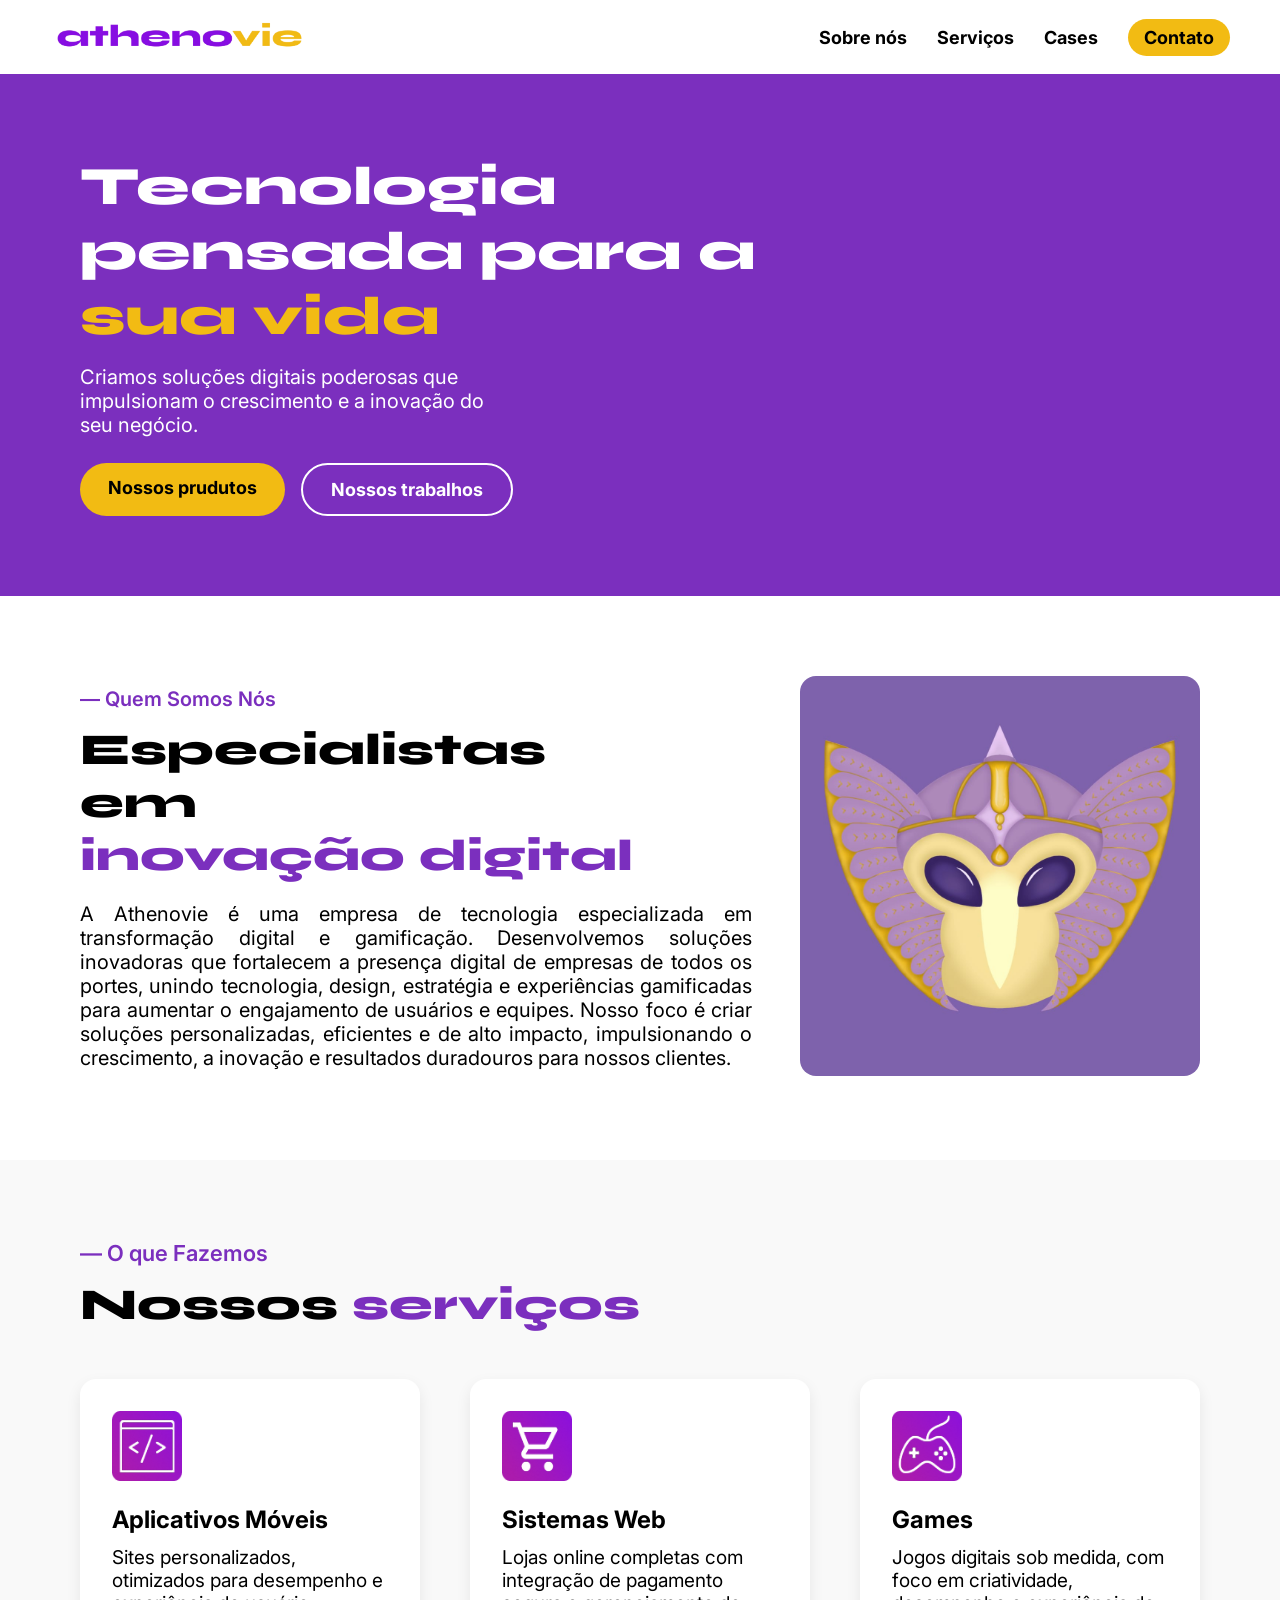
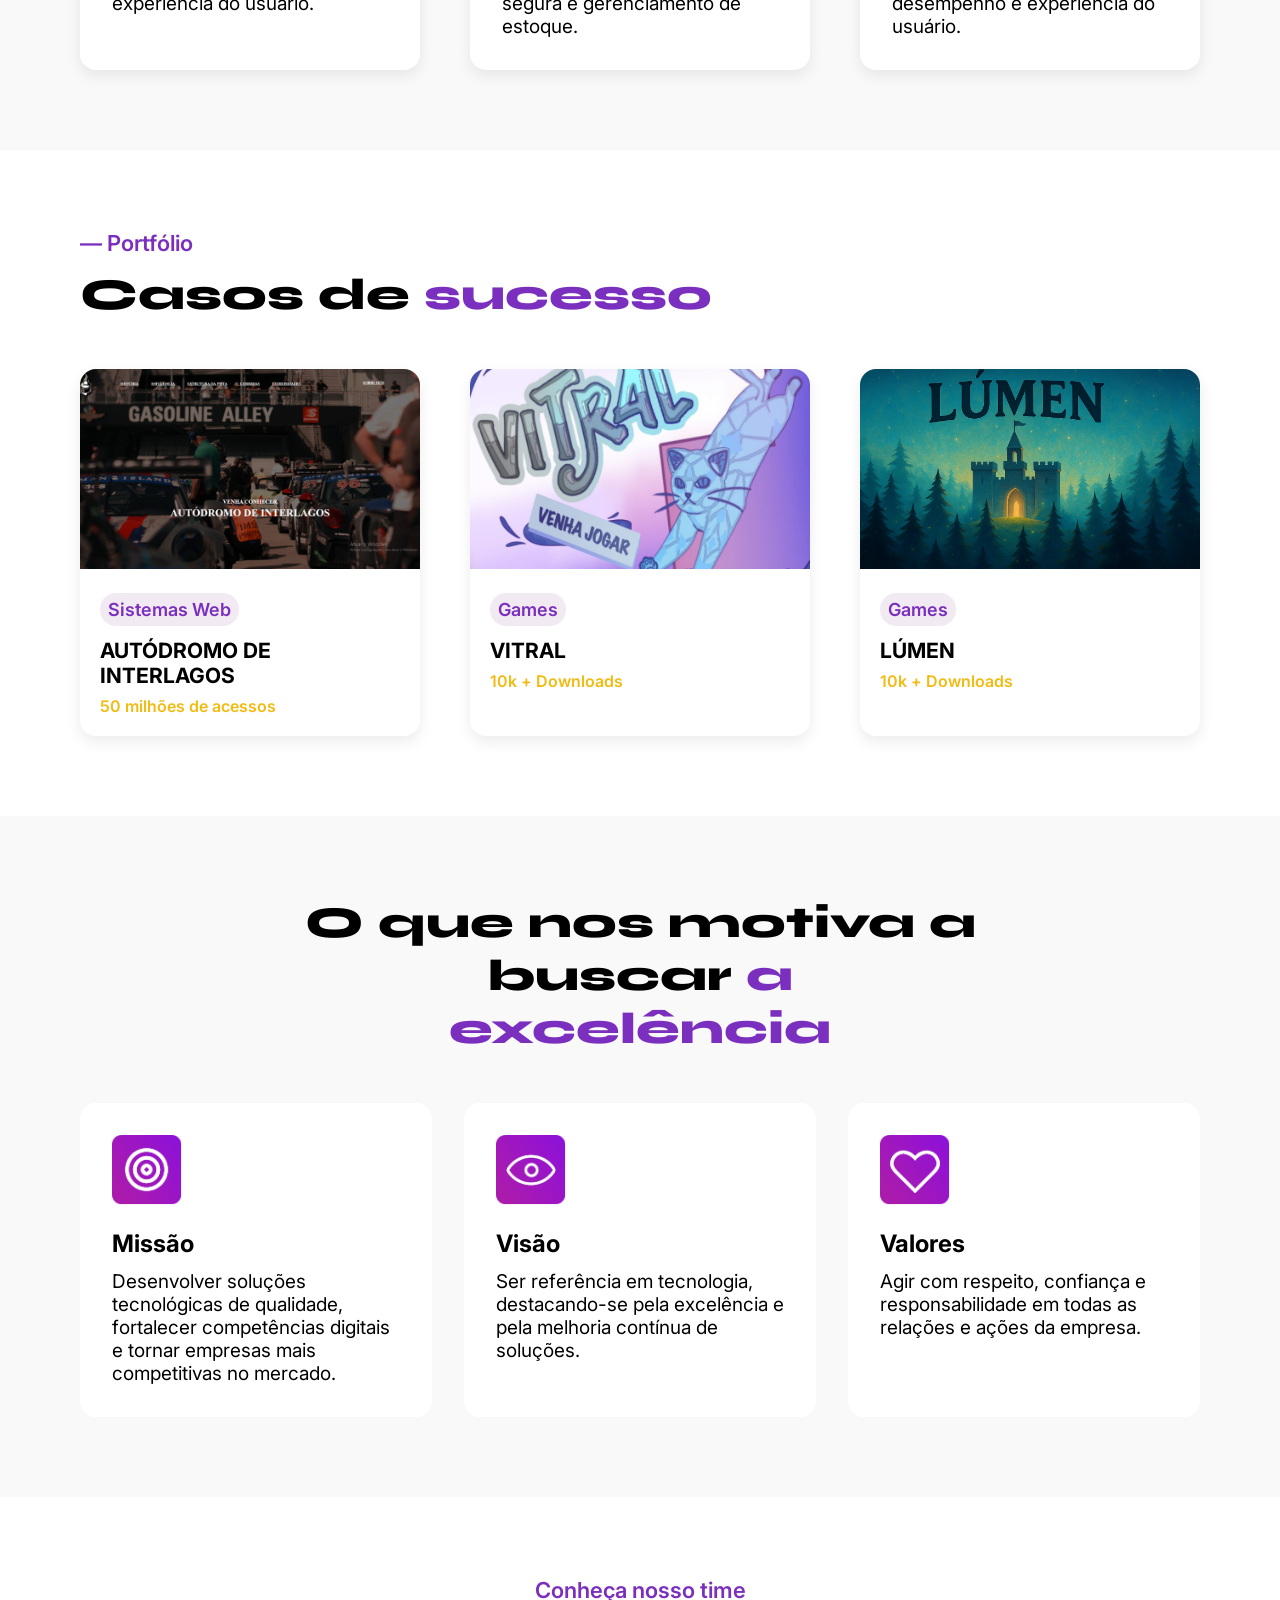
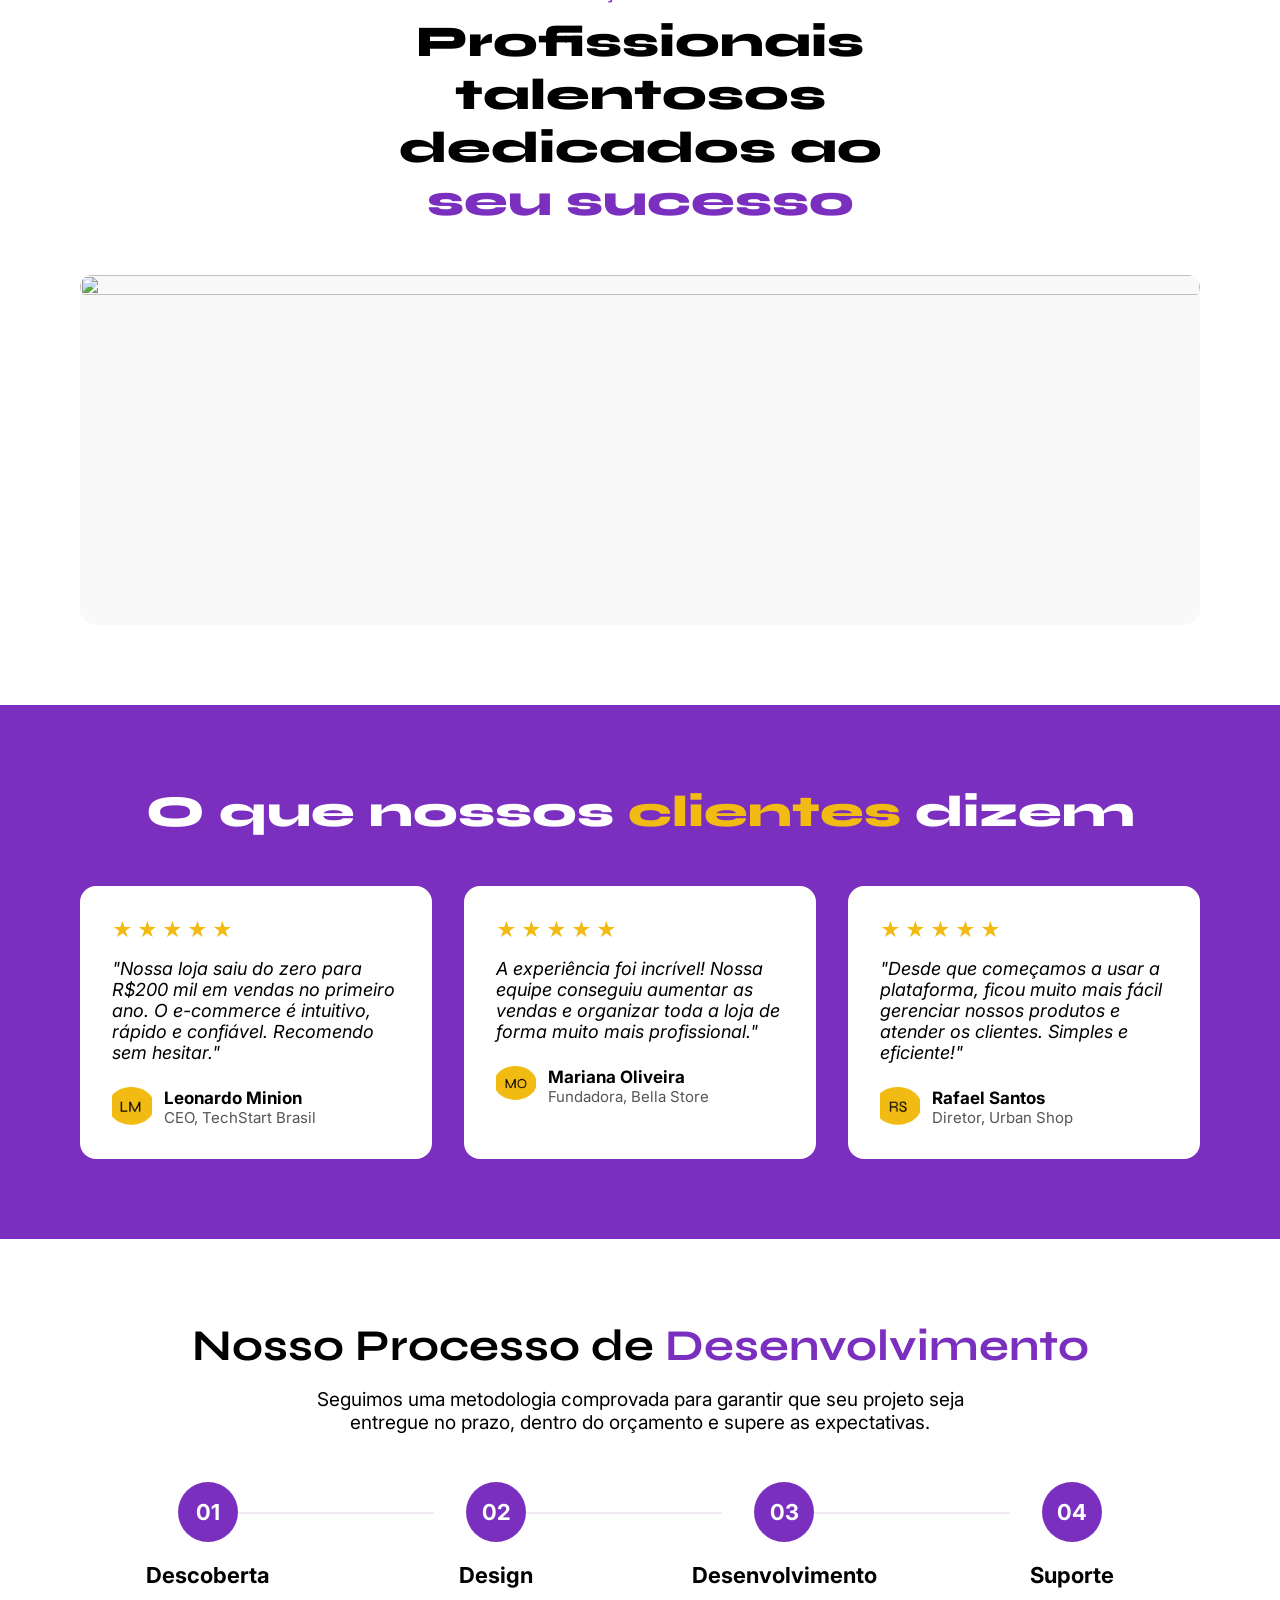
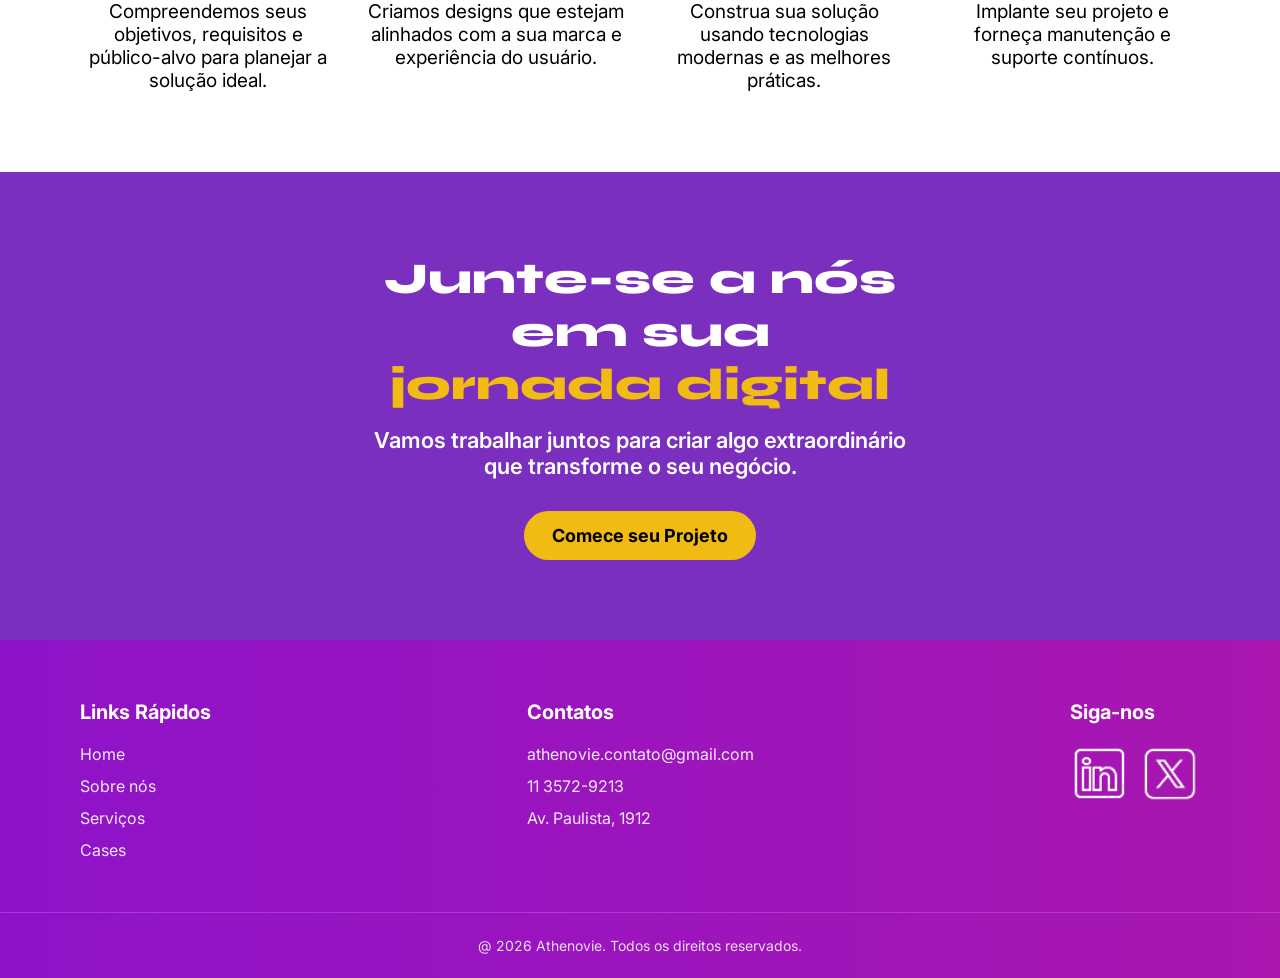
==== commit 7b2ee7d4: "Ajustando CSS e mudando as fontes" ====
--- a/athenovie.html
+++ b/athenovie.html
@@ -5,6 +5,18 @@
     <meta name="viewport" content="width=device-width, initial-scale=1.0">
     <link rel="stylesheet" href="./src/css/athenovie.css">
     <title>Athenovie</title>
+    <style>
+        @import url('https://fonts.googleapis.com/css2?family=Inter:ital,opsz,wght@0,14..32,100..900;1,14..32,100..900&family=Syne:wght@400..800&display=swap');
+
+        body {
+            font-family: "Inter", sans-serif;
+        }
+
+        h1, h2 {
+            font-family: "Syne", sans-serif;
+            font-weight: 800;
+        }
+    </style>
 </head>
 <body>
     <!-- cabeçalho -->
@@ -18,7 +30,7 @@
                 <li><a href="#sobre">Sobre nós</a></li>
                 <li><a href="#servicos">Serviços</a></li>
                 <li><a href="#cases">Cases</a></li>
-                <li><a class="contato" href="#contato">Contato ></a></li>
+                <li><a class="contato" href="#contato">Contato</a></li>
             </ul>
         </nav>
     </header>
@@ -83,7 +95,7 @@
             <h2>Casos de <span class="span-roxo">sucesso</span></h2>
             <div class="portfolio-grid">
                 <div class="portfolio-card">
-                    <img src="./src/assets/img/vitral.jpg" alt="">
+                    <img src="./src/assets/img/autodromo.jpg" alt="">
                     <div class="portfolio-info">
                         <p class="portfolio-cat">Sistemas Web</p>
                         <h3>AUTÓDROMO DE INTERLAGOS</h3>
@@ -138,7 +150,7 @@
     <section class="team">
         <div class="container">
             <p class="section-label center">Conheça nosso time</p>
-            <h2 class="center">Profissionais talentosos dedicados ao <span class="span-roxo">seu sucesso</span></h2>
+            <h2 class="center">Profissionais<br>talentosos<br>dedicados ao<br><span class="span-roxo">seu sucesso</span></h2>
             <div class="team-image">
                 <img src="" alt="">
             </div>
@@ -148,14 +160,13 @@
     <!-- depoimentos -->
     <section class="depoimentos">
         <div class="container">
-            <p class="section-label center">— Depoimentos</p>
-            <h2 class="center">O que nossos <span class="span-amarelo">clientes</span>dizem</h2>
+            <h2 class="center">O que nossos <span class="span-amarelo">clientes </span>dizem</h2>
             <div class="depoimentos-grid">
                 <div class="depoimentos-card">
                     <p class="stars">★★★★★</p>
                     <p class="quote">"Nossa loja saiu do zero para R$200 mil em vendas no primeiro ano. O e-commerce é intuitivo, rápido e confiável. Recomendo sem hesitar."</p>
                     <div class="autor-depoimento">
-                        <img src="" alt="">
+                        <img src="./src/assets/img/LM.png" alt="">
                         <div class="autor-info">
                             <p class="autor-name">Leonardo Minion</p>
                             <p class="autor-role">CEO, TechStart Brasil</p>
@@ -166,7 +177,7 @@
                     <p class="stars">★★★★★</p>
                     <p class="quote">A experiência foi incrível! Nossa equipe conseguiu aumentar as vendas e organizar toda a loja de forma muito mais profissional."</p>
                     <div class="autor-depoimento">
-                        <img src="" alt="">
+                        <img src="./src/assets/img/MO.png" alt="">
                         <div class="autor-info">
                             <p class="autor-name">Mariana Oliveira</p>
                             <p class="autor-role">Fundadora, Bella Store</p>
@@ -175,9 +186,9 @@
                 </div>
                 <div class="depoimentos-card">
                     <p class="stars">★★★★★</p>
-                    <p class="quote">"Desde que começamos a usar a plataforma, ficou muito mais fácil gerenciar nossos produtos e atender os clientes. Simples e eficiente!"/p>
+                    <p class="quote">"Desde que começamos a usar a plataforma, ficou muito mais fácil gerenciar nossos produtos e atender os clientes. Simples e eficiente!"</p>
                     <div class="autor-depoimento">
-                        <img src="" alt="">
+                        <img src="./src/assets/img/RS.png" alt="">
                         <div class="autor-info">
                             <p class="autor-name">Rafael Santos</p>
                             <p class="autor-role">Diretor, Urban Shop</p>
@@ -221,8 +232,8 @@
     <!-- chamada para ação -->
     <section class="cta">
         <div class="container">
-            <h2>Junte-se a nós em sua <span class="span-amarelo">jornada digital</span></h2>
-            <p>Vamos trabalhar juntos para criar algo extraordinário que transforme o seu negócio.</p>
+            <h2>Junte-se a nós<br>em sua<br><span class="span-amarelo">jornada digital</span></h2>
+            <p>Vamos trabalhar juntos para criar algo extraordinário<br>que transforme o seu negócio.</p>
             <a href="#contato" class="btn btn-primary">Comece seu Projeto</a>
         </div>
     </section>
@@ -246,8 +257,8 @@
             <div class="footer-col">
                 <h4>Siga-nos</h4>
                 <div class="social-icons">
-                    <img src="" alt="">
-                    <img src="" alt="">
+                    <img src="./src/assets/img/linkedin.png" alt="">
+                    <img src="./src/assets/img/twitter.png" alt="">
                 </div>
             </div>
         </div>
--- a/src/css/athenovie.css
+++ b/src/css/athenovie.css
@@ -53,12 +53,13 @@
     display: inline-block;
     padding: 14px 28px;
     border-radius: 30px;
-    font-weight: 800;
+    font-weight: 700;
     font-size: 18px;
 }
 
 .btn-primary {
     background-color: var(--amarelo);
+    color: var(--preto);
 }
 
 .btn-outline {
@@ -93,7 +94,7 @@
 nav a {
     text-decoration: none;
     color: black;
-    font-weight: 800;
+    font-weight: 700;
     font-size: 18px;
 }
 
@@ -112,7 +113,7 @@
 }
 
 .hero-content h1 {
-    font-size: 56px;
+    font-size: 54px;
     color: var(--branco);
     max-width: 700px;
     margin: 0 0 16px 0;
@@ -149,7 +150,7 @@
 }
 
 .about-text h2 {
-    font-size: 54px;
+    font-size: 44px;
     margin-bottom: 20px;
 }
 
@@ -172,7 +173,7 @@
 }
 
 .services h2 {
-    font-size: 54px;
+    font-size: 44px;
     margin-bottom: 48px;
 }
 
@@ -213,7 +214,7 @@
 }
 
 .portfolio h2 {
-    font-size: 54px;
+    font-size: 44px;
     margin-bottom: 48px;
 }
 
@@ -270,7 +271,7 @@
 }
 
 .values h2 {
-    font-size: 54px;
+    font-size: 44px;
     max-width: 700px;
     margin: 0 auto 48px;
 }
@@ -301,4 +302,232 @@
 
 .value-card p {
     font-size: 19px;
+}
+
+/* ----- SEÇÃO CONHEÇA NOSSO TIME ----- */
+
+.team {
+    background-color: var(--branco);
+    padding: 80px 0;
+    text-align: center;
+}
+
+.team h2 {
+    font-size: 44px;
+    max-width: 700px;
+    margin: 0 auto;
+}
+
+.team-image {
+    margin-top: 48px;
+    min-height: 350px;
+    border-radius: 16px;
+    background-color: var(--cinza);
+}
+
+.team-image img {
+    width: 100%;
+    height: 100%;
+    max-height: 450px;
+    object-fit: cover;
+    border-radius: 16px;
+    background-color: var(--cinza);
+}
+
+/* ----- SEÇÃO DEPOIMENTOS ----- */
+
+.depoimentos {
+    background-color: var(--roxo);
+    padding: 80px 0;
+    text-align: center;
+}
+
+.depoimentos h2 {
+    color: var(--branco);
+    font-size: 44px;
+    margin-bottom: 48px;
+}
+
+.depoimentos-grid {
+    display: flex;
+    gap: 32px;
+}
+
+.depoimentos-card {
+    background-color: var(--branco);
+    border-radius: 16px;
+    padding: 32px;
+    text-align: left;
+    width: 100%;
+}
+
+.stars {
+    color: var(--amarelo);
+    font-size: 20px;
+    letter-spacing: 4px;
+    margin-bottom: 16px;
+}
+
+.quote {
+    font-size: 18px;
+    font-style: italic;
+    color: var(--preto);
+    margin-bottom: 24px;
+}
+
+.autor-depoimento {
+    display: flex;
+    align-items: center;
+    gap: 12px;
+}
+
+.autor-depoimento img {
+    width: 40px;
+    height: 40px;
+    object-fit: cover;
+}
+
+.autor-name {
+    font-weight: 700;
+    font-size: 17px;
+}
+
+.autor-role {
+    font-size: 15px;
+    color: #555555;
+}
+
+/* ----- SEÇÃO PROCESSO DE DESENVOLVIMENTO ----- */
+
+.process {
+    background-color: var(--branco);
+    padding: 80px 0;
+    text-align: center;
+}
+
+.process h2 {
+    font-size: 44px;
+    margin-bottom: 16px;
+    font-weight: 700;
+}
+
+.process-text {
+    font-size: 19px;
+    color: var(--preto);
+    max-width: 700px;
+    margin: 0 auto 48px;
+}
+
+.process-grid {
+    display: flex;
+    gap: 32px;
+}
+
+.process-card {
+    flex: 1;
+    position: relative;
+}
+
+.process-card:not(:last-child)::after {
+    content: '';
+    position: absolute;
+    top: 30px;
+    left: calc(50% + 30px);
+    width: calc(100% - 60px);
+    height: 2px;
+    background-color: var(--roxo-claro);
+    z-index: 1;
+}
+
+.process-number {
+    position: relative;
+    z-index: 2;
+    width: 60px;
+    height: 60px;
+    margin: 0 auto 20px;
+    background-color: var(--roxo);
+    color: var(--branco);
+    border-radius: 50%;
+    display: flex;
+    align-items: center;
+    justify-content: center;
+    font-size: 22px;
+    font-weight: 700;
+}
+
+.process-card h3 {
+    font-size: 22px;
+    margin-bottom: 12px;
+}
+
+.process-card p {
+    font-size: 19px;
+    color: var(--preto);
+}
+
+/* ----- SEÇÃO CHAMADA PARA AÇÃO (CTA) ----- */
+.cta {
+    background-color: var(--roxo);
+    padding: 80px 0;
+    text-align: center;
+}
+
+.cta h2 {
+    color: var(--branco);
+    font-size: 44px;
+    margin-bottom: 16px;
+}
+
+.cta p {
+    color: var(--branco);
+    font-size: 22px;
+    font-weight: 600;
+    margin-bottom: 32px;
+}
+
+/* ----- SEÇÃO RODAPÉ ----- */
+
+.footer {
+    background: linear-gradient(90deg, #8e13c9, #a916b0);
+    color: var(--branco);
+    padding: 60px 0 24px;
+}
+
+.footer-content {
+    display: flex;
+    justify-content: space-between;
+    gap: 32px;
+    margin-bottom: 40px;
+}
+
+.footer-col h4 {
+    font-size: 20px;
+    margin-bottom: 20px;
+}
+
+.footer-col a,
+.footer-col p {
+    display: block;
+    color: var(--branco);
+    font-size: 16px;
+    margin-bottom: 12px;
+    opacity: 0.9;
+}
+
+.social-icons {
+    display: flex;
+    gap: 10px;
+}
+
+.social-icons img {
+    width: 60px;
+    height: 60px;
+}
+
+.copyright {
+    text-align: center;
+    font-size: 14px;
+    padding-top: 24px;
+    border-top: 1px solid rgba(255, 255, 255, 0.2);
+    opacity: 0.85;
 }
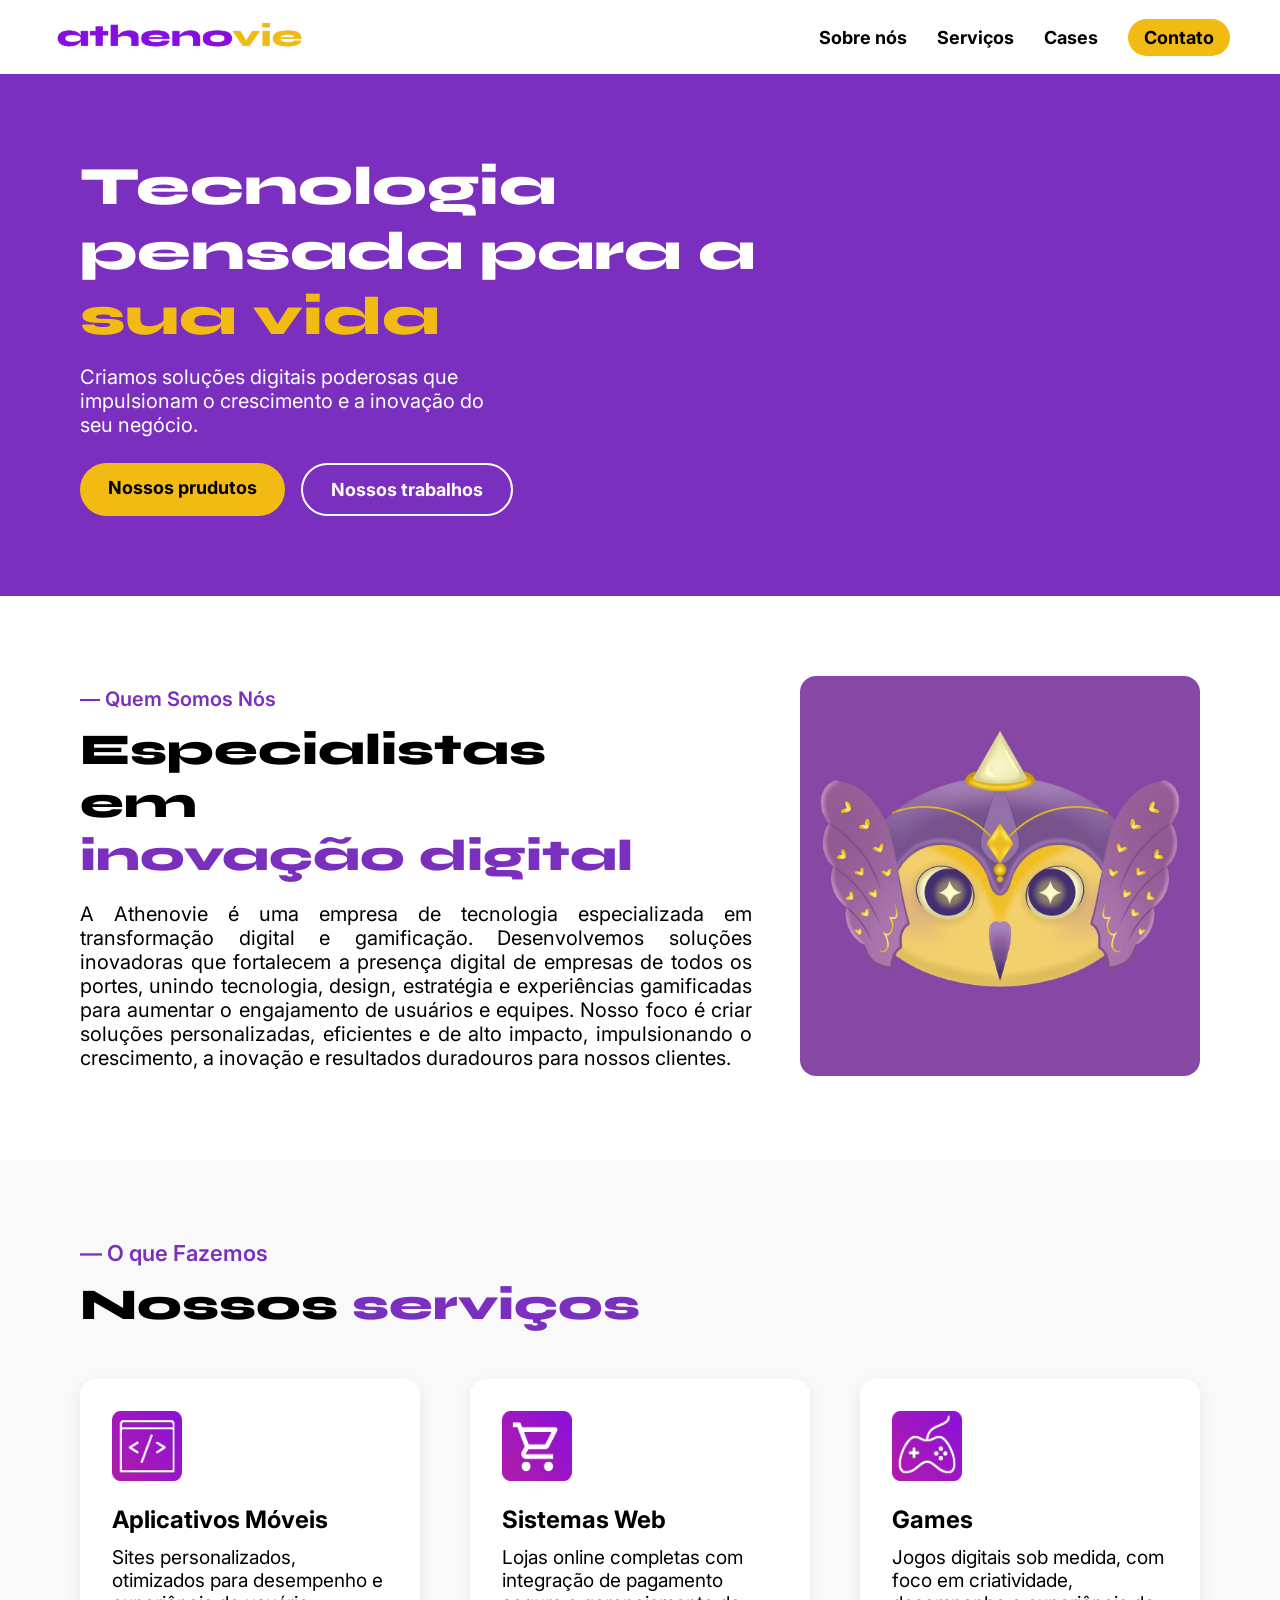
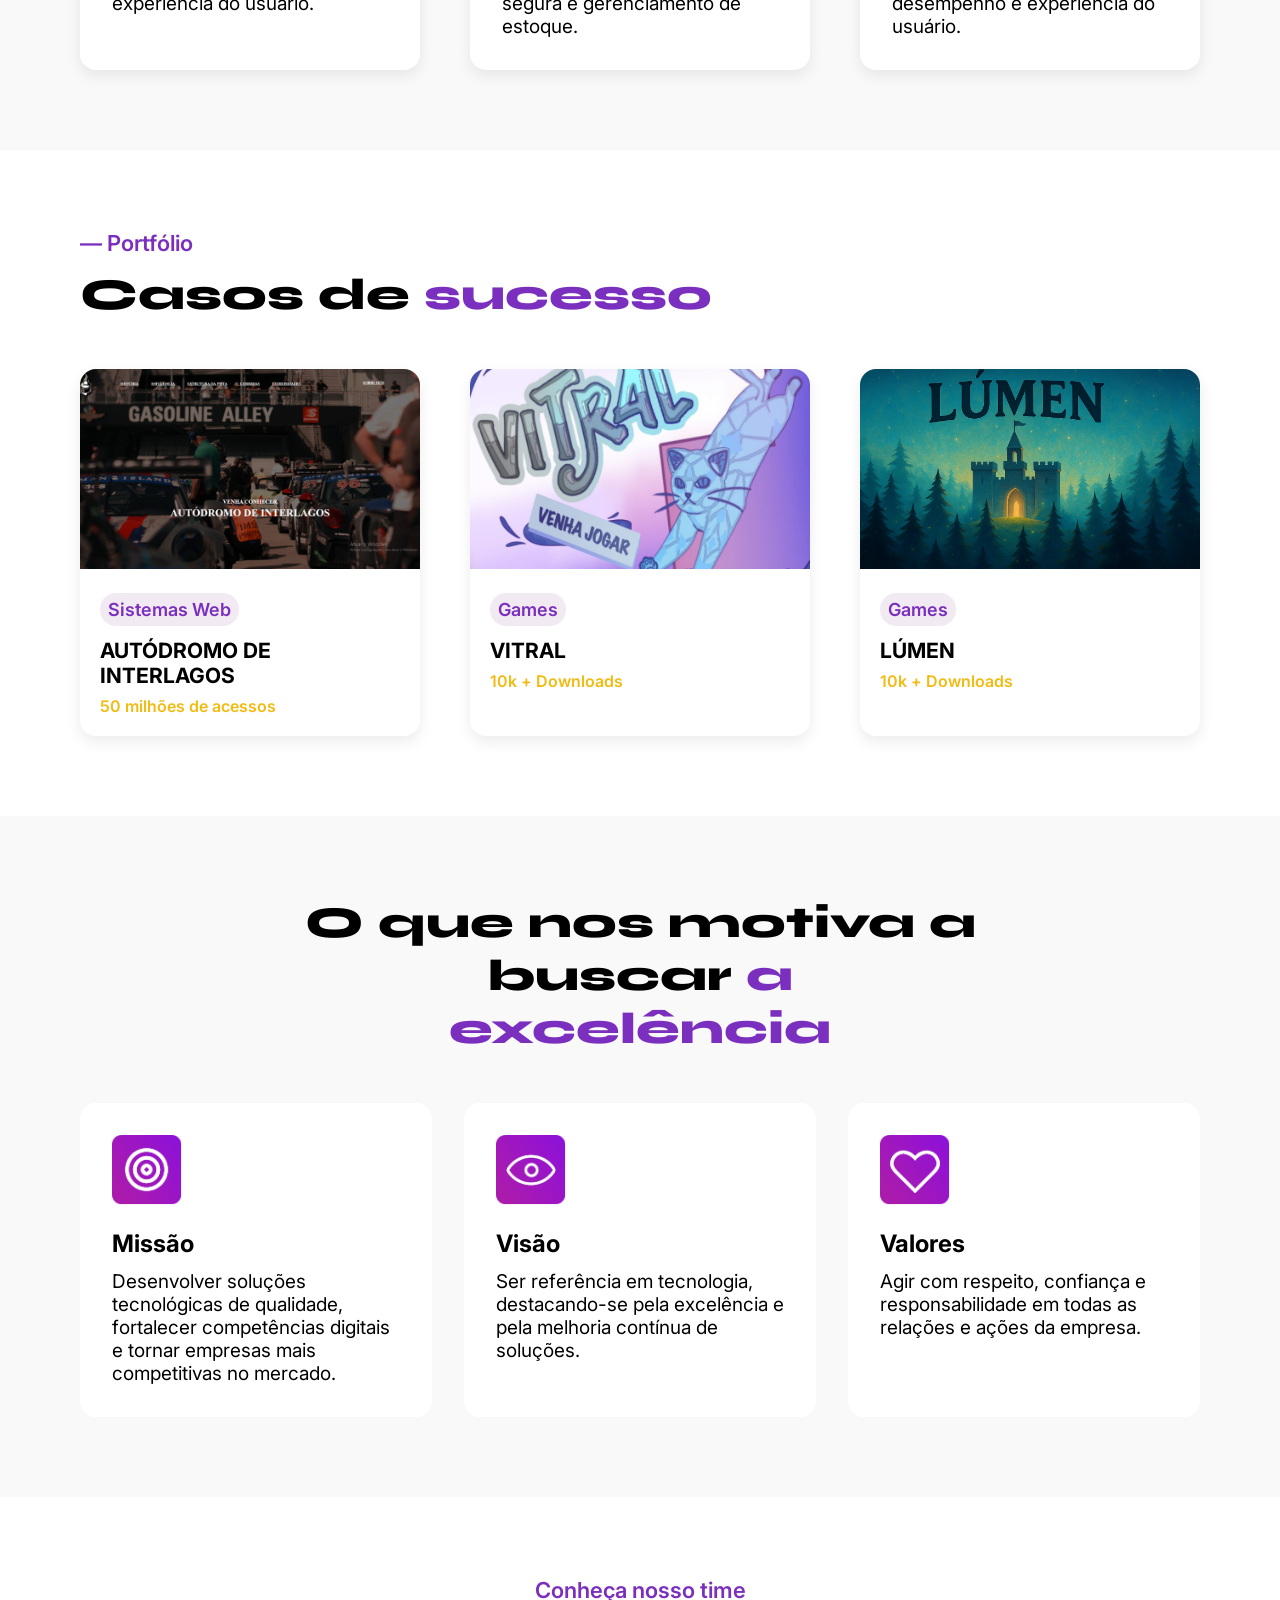
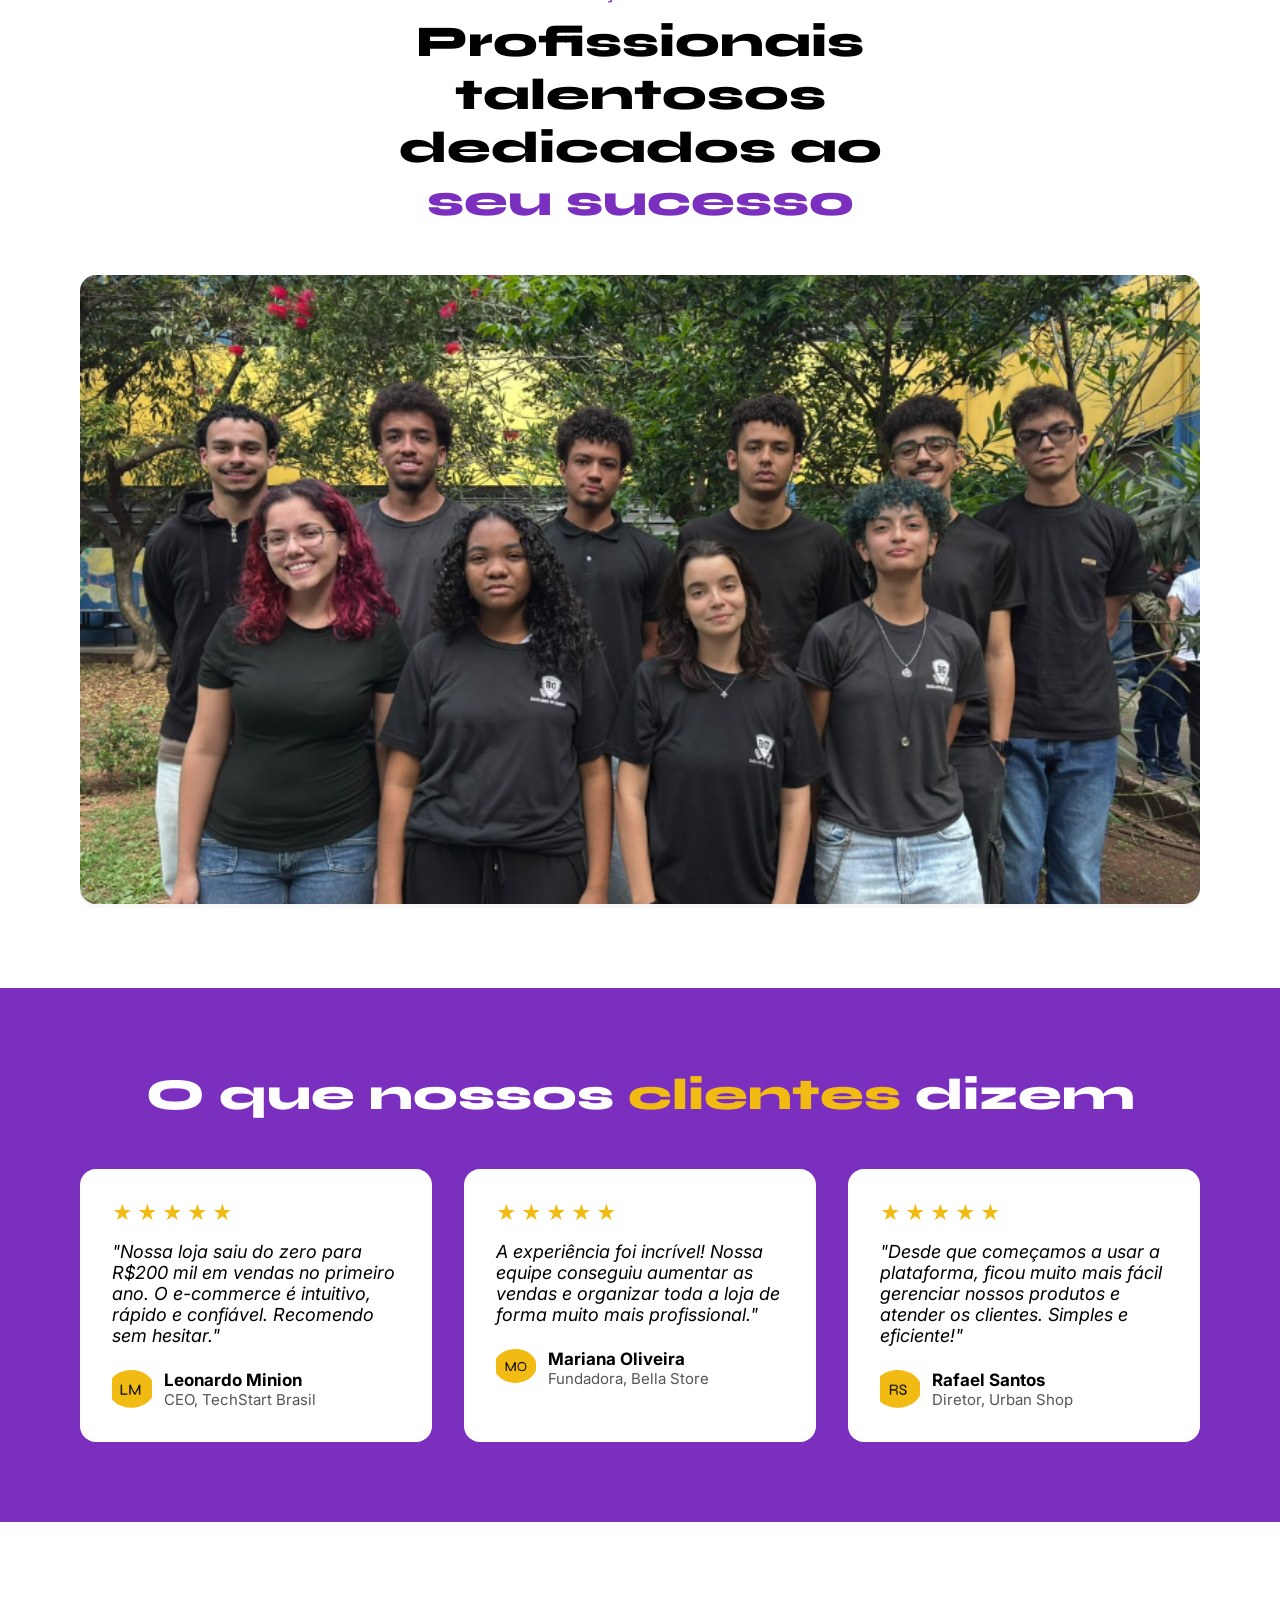
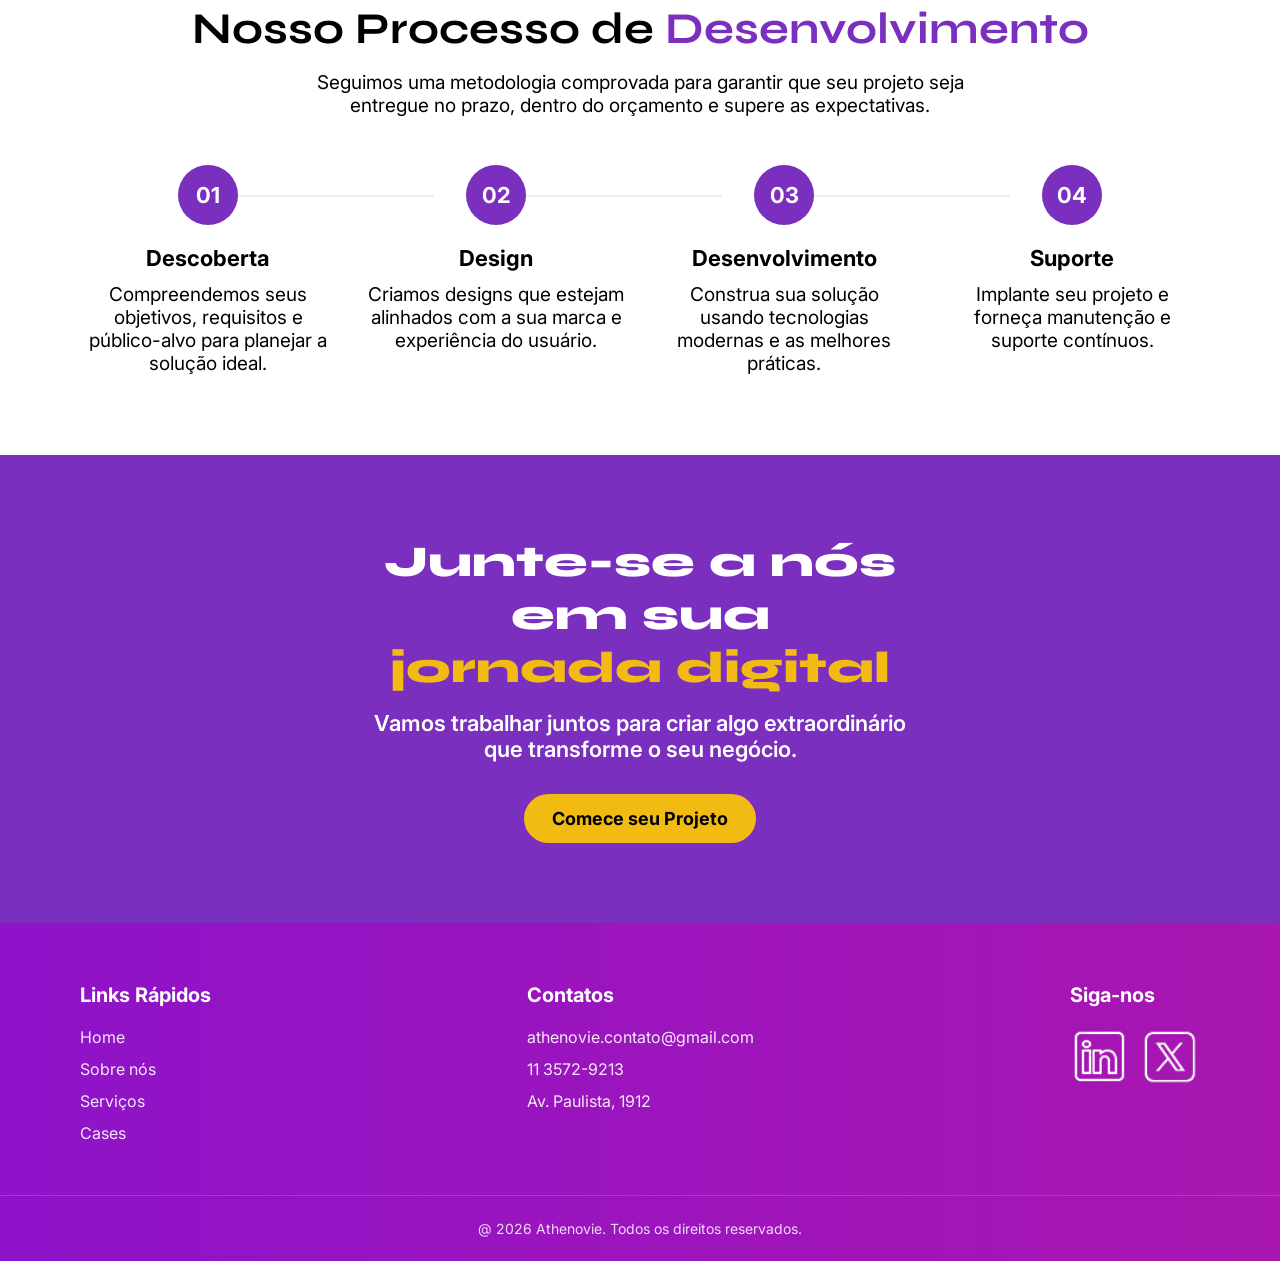
==== commit bdadef3e: "Adicionando imagem da equipe Athenovie" ====
--- a/athenovie.html
+++ b/athenovie.html
@@ -152,7 +152,7 @@
             <p class="section-label center">Conheça nosso time</p>
             <h2 class="center">Profissionais<br>talentosos<br>dedicados ao<br><span class="span-roxo">seu sucesso</span></h2>
             <div class="team-image">
-                <img src="" alt="">
+                <img src="./src/assets/img/equipeAthenovie.png" alt="">
             </div>
         </div>
     </section>
--- a/src/css/athenovie.css
+++ b/src/css/athenovie.css
@@ -328,7 +328,6 @@
 .team-image img {
     width: 100%;
     height: 100%;
-    max-height: 450px;
     object-fit: cover;
     border-radius: 16px;
     background-color: var(--cinza);
